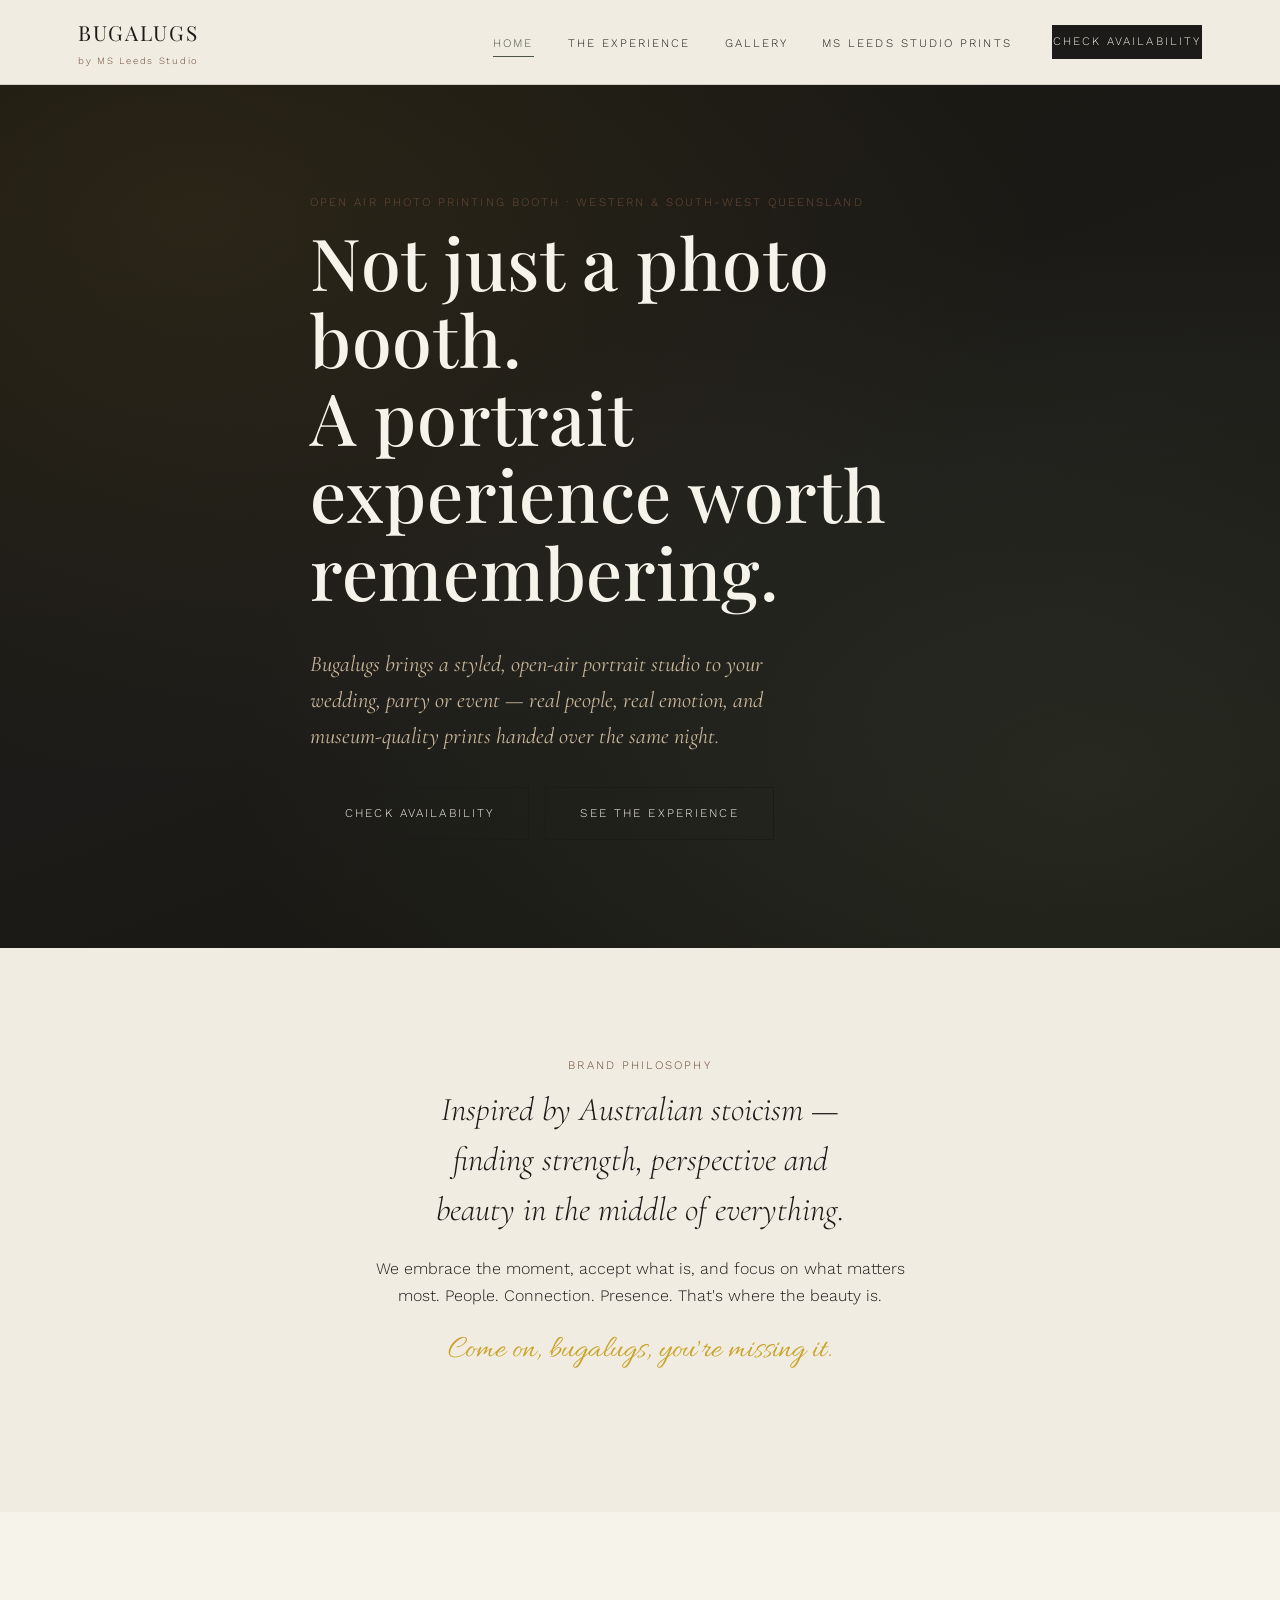
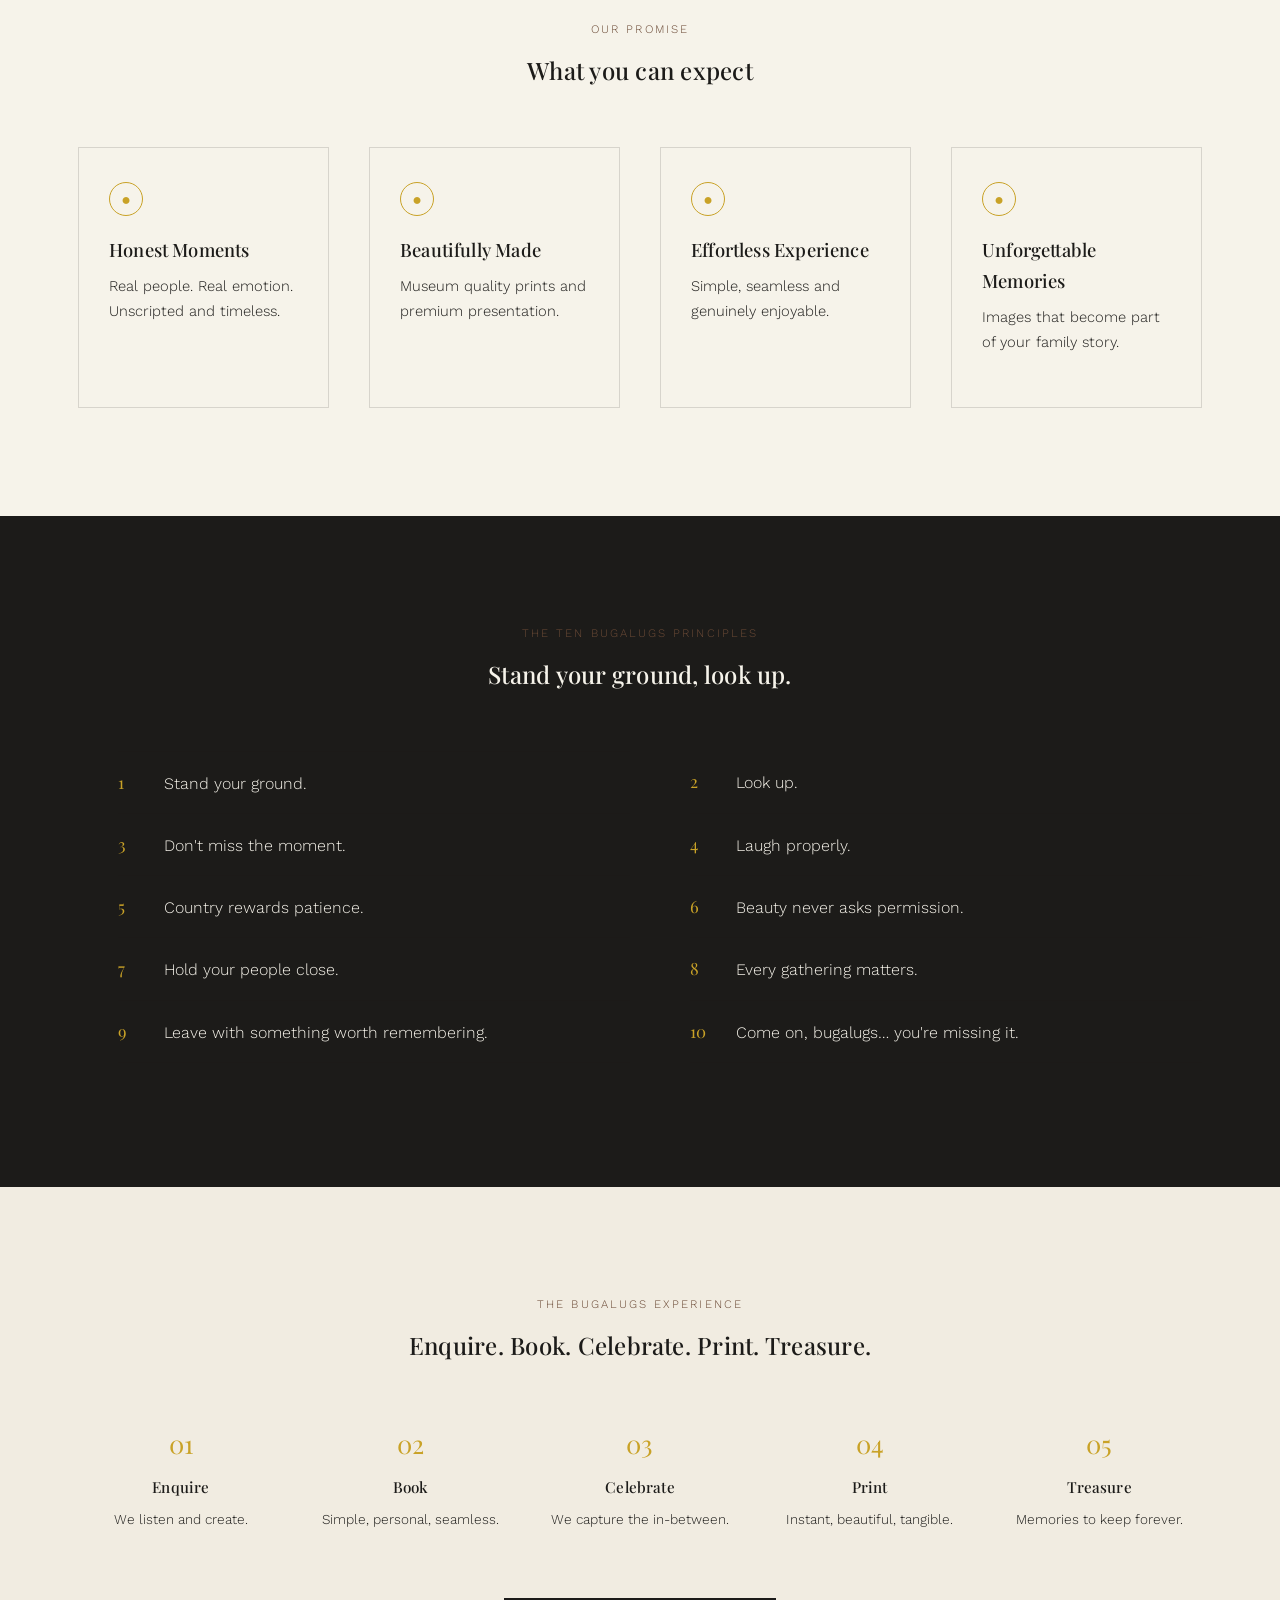
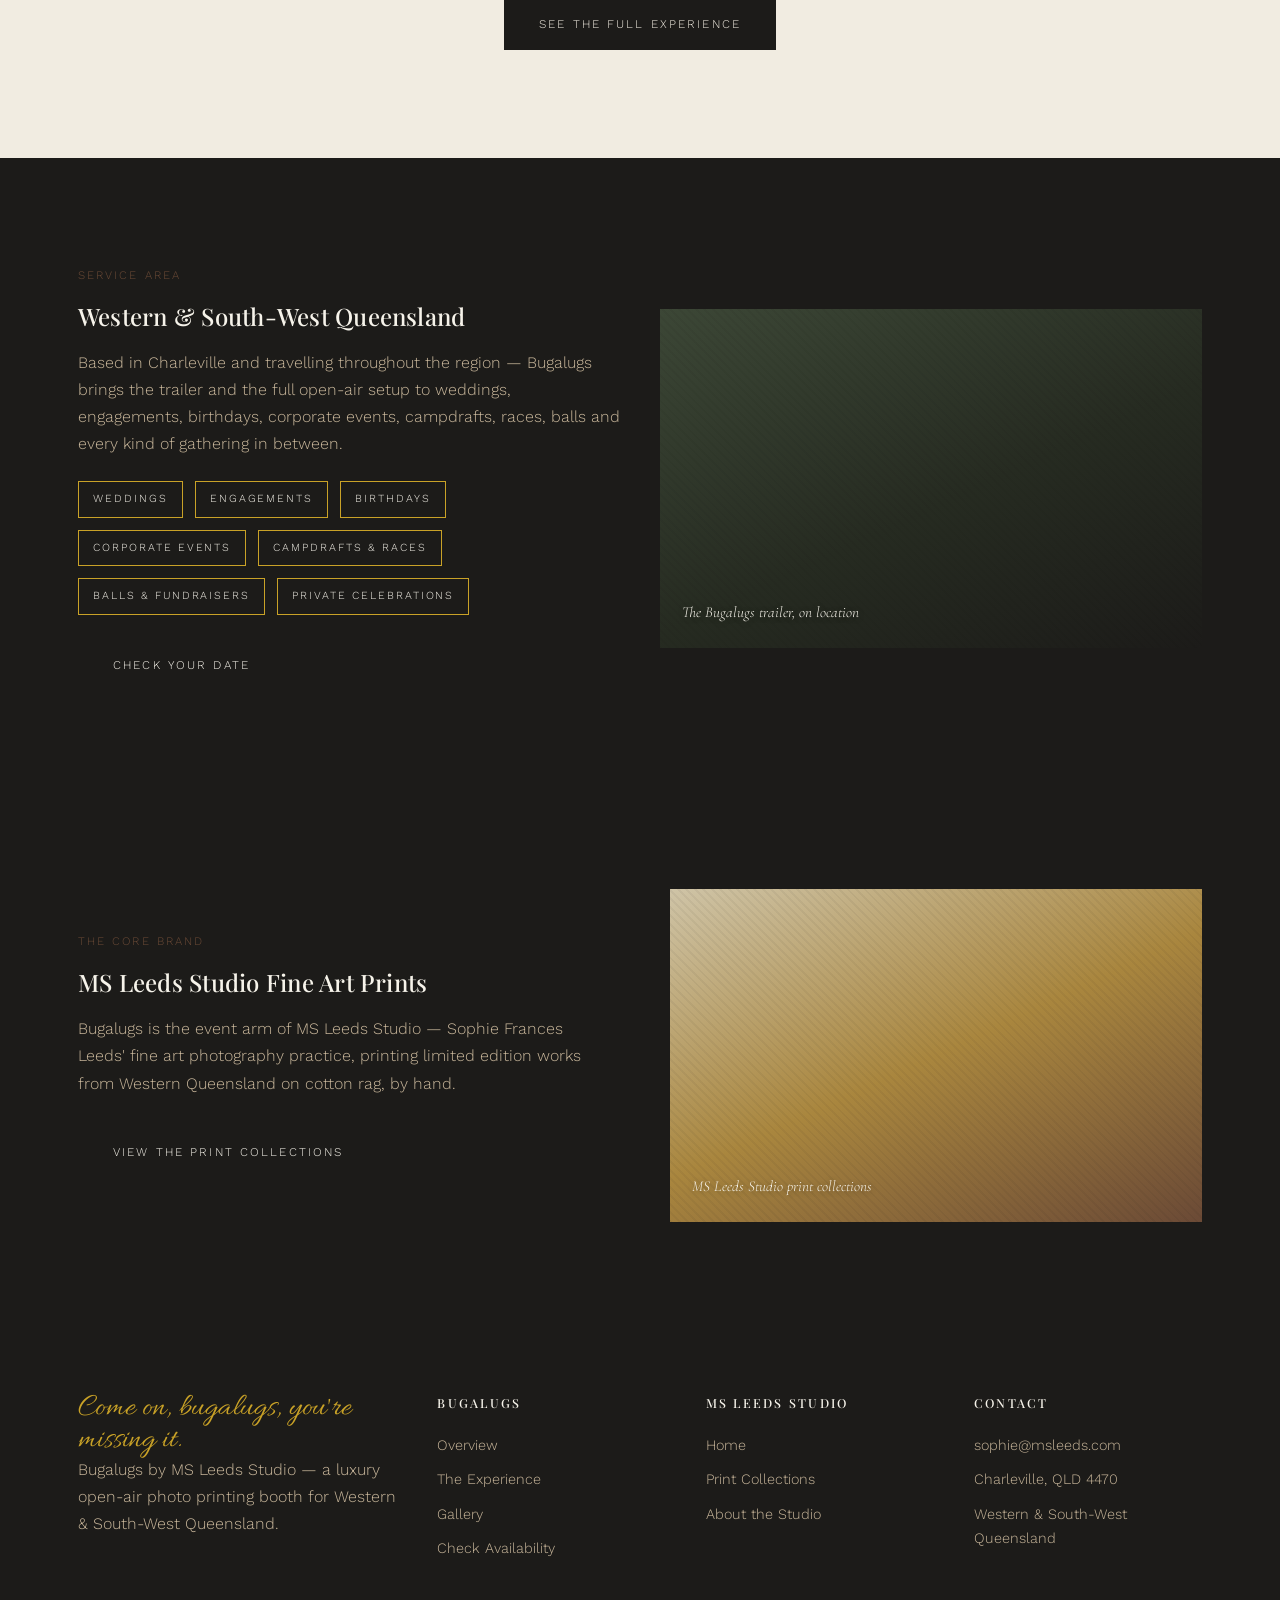
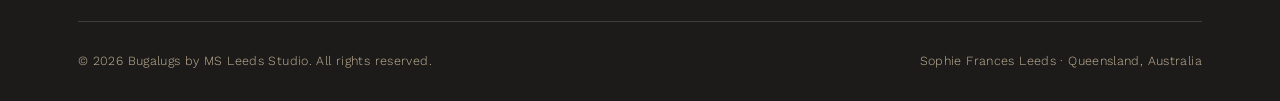
==== bugalugs/index.html @ 44778440 "Build MS Leeds Studio and Bugalugs sub-brand website Static, two-brand site: MS Leeds Studio (fine a" ====
<!doctype html>
<html lang="en-AU">
<head>
<meta charset="UTF-8">
<meta name="viewport" content="width=device-width, initial-scale=1.0">
<title>Bugalugs by MS Leeds Studio — Luxury Open Air Photo Printing Booth</title>
<meta name="description" content="Bugalugs by MS Leeds Studio: a luxury, open-air photo printing booth servicing Western and South-West Queensland for weddings, celebrations and all event types. Come on, bugalugs, you're missing it.">
<link rel="preconnect" href="https://fonts.googleapis.com">
<link href="https://fonts.googleapis.com/css2?family=Playfair+Display:wght@500;600&family=Cormorant+Garamond:ital@1&family=Allura&family=Work+Sans:wght@300;400;500&display=swap" rel="stylesheet">
<link rel="stylesheet" href="../css/style.css">
<link rel="stylesheet" href="../css/bugalugs.css">
</head>
<body class="bugalugs">

<header class="site-header">
  <div class="container">
    <a href="index.html" class="brand-mark">BUGALUGS<small>by MS Leeds Studio</small></a>
    <nav class="main-nav">
      <ul>
        <li><a href="index.html" class="active">Home</a></li>
        <li><a href="experience.html">The Experience</a></li>
        <li><a href="gallery.html">Gallery</a></li>
        <li><a href="../index.html">MS Leeds Studio Prints</a></li>
        <li><a href="booking.html" class="btn btn-solid">Check Availability</a></li>
      </ul>
    </nav>
    <button class="nav-toggle" aria-label="Toggle navigation" aria-expanded="false"><span></span><span></span><span></span></button>
  </div>
</header>

<section class="hero">
  <div class="hero-texture"></div>
  <div class="container">
    <span class="eyebrow on-dark">Open Air Photo Printing Booth · Western &amp; South-West Queensland</span>
    <h1>Not just a photo booth.<br>A portrait experience worth remembering.</h1>
    <p class="lede">Bugalugs brings a styled, open-air portrait studio to your wedding, party or event — real people, real emotion, and museum-quality prints handed over the same night.</p>
    <div class="hero-actions">
      <a href="booking.html" class="btn btn-on-dark">Check Availability</a>
      <a href="experience.html" class="btn btn-on-dark">See The Experience</a>
    </div>
  </div>
</section>

<section class="section-linen">
  <div class="container" style="text-align:center;">
    <span class="eyebrow">Brand Philosophy</span>
    <p class="pull-quote" style="margin:0 auto;max-width:30ch;">Inspired by Australian stoicism — finding strength, perspective and beauty in the middle of everything.</p>
    <p style="max-width:56ch;margin:20px auto 0;">We embrace the moment, accept what is, and focus on what matters most. People. Connection. Presence. That's where the beauty is.</p>
    <p class="script" style="margin-top:24px;">Come on, bugalugs, you're missing it.</p>
  </div>
</section>

<section class="section-paper">
  <div class="container">
    <div class="section-header center">
      <span class="eyebrow">Our Promise</span>
      <h2>What you can expect</h2>
    </div>
    <div class="grid grid-4">
      <div class="card">
        <div class="card-icon">&#9679;</div>
        <h3>Honest Moments</h3>
        <p style="font-size:0.92rem;">Real people. Real emotion. Unscripted and timeless.</p>
      </div>
      <div class="card">
        <div class="card-icon">&#9679;</div>
        <h3>Beautifully Made</h3>
        <p style="font-size:0.92rem;">Museum quality prints and premium presentation.</p>
      </div>
      <div class="card">
        <div class="card-icon">&#9679;</div>
        <h3>Effortless Experience</h3>
        <p style="font-size:0.92rem;">Simple, seamless and genuinely enjoyable.</p>
      </div>
      <div class="card">
        <div class="card-icon">&#9679;</div>
        <h3>Unforgettable Memories</h3>
        <p style="font-size:0.92rem;">Images that become part of your family story.</p>
      </div>
    </div>
  </div>
</section>

<section class="section-dark">
  <div class="container">
    <div class="section-header center on-dark">
      <span class="eyebrow on-dark">The Ten Bugalugs Principles</span>
      <h2 style="color:var(--paper);">Stand your ground, look up.</h2>
    </div>
    <ol class="principles-grid numbered-list on-dark">
      <li><span class="num">1</span><div>Stand your ground.</div></li>
      <li><span class="num">2</span><div>Look up.</div></li>
      <li><span class="num">3</span><div>Don't miss the moment.</div></li>
      <li><span class="num">4</span><div>Laugh properly.</div></li>
      <li><span class="num">5</span><div>Country rewards patience.</div></li>
      <li><span class="num">6</span><div>Beauty never asks permission.</div></li>
      <li><span class="num">7</span><div>Hold your people close.</div></li>
      <li><span class="num">8</span><div>Every gathering matters.</div></li>
      <li><span class="num">9</span><div>Leave with something worth remembering.</div></li>
      <li><span class="num">10</span><div>Come on, bugalugs&hellip; you're missing it.</div></li>
    </ol>
  </div>
</section>

<section class="section-linen">
  <div class="container">
    <div class="section-header center">
      <span class="eyebrow">The Bugalugs Experience</span>
      <h2>Enquire. Book. Celebrate. Print. Treasure.</h2>
    </div>
    <div class="steps">
      <div class="step"><span class="num">01</span><h4 style="font-size:0.95rem;">Enquire</h4><p style="font-size:0.85rem;">We listen and create.</p></div>
      <div class="step"><span class="num">02</span><h4 style="font-size:0.95rem;">Book</h4><p style="font-size:0.85rem;">Simple, personal, seamless.</p></div>
      <div class="step"><span class="num">03</span><h4 style="font-size:0.95rem;">Celebrate</h4><p style="font-size:0.85rem;">We capture the in-between.</p></div>
      <div class="step"><span class="num">04</span><h4 style="font-size:0.95rem;">Print</h4><p style="font-size:0.85rem;">Instant, beautiful, tangible.</p></div>
      <div class="step"><span class="num">05</span><h4 style="font-size:0.95rem;">Treasure</h4><p style="font-size:0.85rem;">Memories to keep forever.</p></div>
    </div>
    <div style="text-align:center;margin-top:50px;">
      <a href="experience.html" class="btn btn-solid">See the Full Experience</a>
    </div>
  </div>
</section>

<section class="section-dark">
  <div class="container grid grid-2" style="align-items:center;">
    <div>
      <span class="eyebrow on-dark">Service Area</span>
      <h2 style="color:var(--paper);">Western &amp; South-West Queensland</h2>
      <p style="color:var(--dust);">Based in Charleville and travelling throughout the region — Bugalugs brings the trailer and the full open-air setup to weddings, engagements, birthdays, corporate events, campdrafts, races, balls and every kind of gathering in between.</p>
      <div class="event-types" style="margin:24px 0;">
        <span class="tag">Weddings</span>
        <span class="tag">Engagements</span>
        <span class="tag">Birthdays</span>
        <span class="tag">Corporate Events</span>
        <span class="tag">Campdrafts &amp; Races</span>
        <span class="tag">Balls &amp; Fundraisers</span>
        <span class="tag">Private Celebrations</span>
      </div>
      <a href="booking.html" class="btn btn-on-dark">Check Your Date</a>
    </div>
    <div class="frame dark wide"><span class="frame-caption">The Bugalugs trailer, on location</span></div>
  </div>
</section>

<section class="subbrand-strip">
  <div class="container grid grid-2">
    <div>
      <span class="eyebrow on-dark">The Core Brand</span>
      <h2 style="color:var(--paper);">MS Leeds Studio Fine Art Prints</h2>
      <p style="color:var(--dust);">Bugalugs is the event arm of MS Leeds Studio — Sophie Frances Leeds' fine art photography practice, printing limited edition works from Western Queensland on cotton rag, by hand.</p>
      <a href="../gallery.html" class="btn btn-on-dark" style="margin-top:10px;">View the Print Collections</a>
    </div>
    <div class="frame wide"><span class="frame-caption">MS Leeds Studio print collections</span></div>
  </div>
</section>

<footer class="site-footer">
  <div class="container">
    <div class="footer-grid">
      <div class="footer-brand">
        <span class="script">Come on, bugalugs, you're missing it.</span>
        <p>Bugalugs by MS Leeds Studio — a luxury open-air photo printing booth for Western &amp; South-West Queensland.</p>
      </div>
      <div>
        <h4>Bugalugs</h4>
        <ul>
          <li><a href="index.html">Overview</a></li>
          <li><a href="experience.html">The Experience</a></li>
          <li><a href="gallery.html">Gallery</a></li>
          <li><a href="booking.html">Check Availability</a></li>
        </ul>
      </div>
      <div>
        <h4>MS Leeds Studio</h4>
        <ul>
          <li><a href="../index.html">Home</a></li>
          <li><a href="../gallery.html">Print Collections</a></li>
          <li><a href="../about.html">About the Studio</a></li>
        </ul>
      </div>
      <div>
        <h4>Contact</h4>
        <ul>
          <li><a href="mailto:sophie@msleeds.com">sophie@msleeds.com</a></li>
          <li>Charleville, QLD 4470</li>
          <li>Western &amp; South-West Queensland</li>
        </ul>
      </div>
    </div>
    <div class="footer-bottom">
      <span>&copy; <span data-year></span> Bugalugs by MS Leeds Studio. All rights reserved.</span>
      <span>Sophie Frances Leeds · Queensland, Australia</span>
    </div>
  </div>
</footer>

<script src="../js/main.js"></script>
</body>
</html>
---- css/style.css ----
/* ==========================================================================
   MS LEEDS STUDIO — Design System
   Blend of Brand Bible Edition 05 directions 1a (Paddock Archive) and
   1b (Collector's Cabinet): charcoal/gold base with one rust accent
   and the Allura tagline script carried through.
   ========================================================================== */

:root {
  /* Core palette — MS LEEDS STUDIO */
  --ink: #2e2b27;              /* Ironbark Ink */
  --charcoal: #232019;         /* Collector's Cabinet ground */
  --linen: #f2ebdd;            /* Bleached Linen */
  --paper: #f6f2e9;            /* Paper White */
  --sand: #cdb593;             /* River Sand */
  --kraft: #c2a075;            /* Kraft */
  --walnut: #a66b45;           /* Walnut Clay */
  --rust: #9c4f2e;             /* Sun-Worn Rust — one accent per view */
  --dust: #c9b79b;             /* Dust */
  --gold: #b98a4e;             /* Stockman's Hat / foil gold */
  --gold-bright: #cfa85f;      /* brighter foil highlight */
  --line: rgba(46, 43, 39, 0.14);
  --line-on-dark: rgba(242, 235, 221, 0.18);

  /* Type */
  --font-display: "Playfair Display", "Times New Roman", serif;
  --font-script: "Allura", cursive;
  --font-lede: "Cormorant Garamond", serif;
  --font-body: "DM Sans", -apple-system, sans-serif;

  --tracking-caps: 0.18em;
  --tracking-wide: 0.08em;

  --container: 1180px;
  --radius: 2px;
}

/* ---- Reset ---- */
* { box-sizing: border-box; }
html { scroll-behavior: smooth; }
body {
  margin: 0;
  background: var(--linen);
  color: var(--ink);
  font-family: var(--font-body);
  font-weight: 300;
  font-size: 16px;
  line-height: 1.7;
  -webkit-font-smoothing: antialiased;
}
img { max-width: 100%; display: block; }
a { color: inherit; text-decoration: none; }
ul { list-style: none; margin: 0; padding: 0; }
h1, h2, h3, h4 {
  font-family: var(--font-display);
  font-weight: 500;
  margin: 0 0 0.5em;
  letter-spacing: 0.01em;
}
p { margin: 0 0 1.2em; }
.container {
  max-width: var(--container);
  margin: 0 auto;
  padding: 0 28px;
}

/* ---- Utility type styles ---- */
.eyebrow {
  font-family: var(--font-body);
  font-size: 0.72rem;
  letter-spacing: var(--tracking-caps);
  text-transform: uppercase;
  color: var(--walnut);
  display: block;
  margin-bottom: 0.9em;
}
.eyebrow.on-dark { color: var(--gold-bright); }
.script {
  font-family: var(--font-script);
  font-size: 2rem;
  font-weight: 400;
  color: var(--rust);
  line-height: 1;
}
.script.on-dark { color: var(--gold-bright); }
.lede {
  font-family: var(--font-lede);
  font-style: italic;
  font-size: 1.4rem;
  line-height: 1.6;
  font-weight: 400;
}
.spaced-caps {
  text-transform: uppercase;
  letter-spacing: var(--tracking-caps);
}
.rule {
  width: 48px;
  height: 1px;
  background: var(--rust);
  border: none;
  margin: 1.4em 0;
}
.rule.center { margin-left: auto; margin-right: auto; }
.rule.on-dark { background: var(--gold); }

/* ---- Buttons ---- */
.btn {
  display: inline-block;
  padding: 15px 34px;
  font-family: var(--font-body);
  font-size: 0.74rem;
  letter-spacing: var(--tracking-caps);
  text-transform: uppercase;
  border: 1px solid var(--ink);
  color: var(--ink);
  background: transparent;
  transition: background 0.25s ease, color 0.25s ease, border-color 0.25s ease;
  cursor: pointer;
}
.btn:hover { background: var(--ink); color: var(--linen); }
.btn-solid {
  background: var(--ink);
  color: var(--linen);
  border-color: var(--ink);
}
.btn-solid:hover { background: var(--rust); border-color: var(--rust); color: var(--paper); }
.btn-on-dark { border-color: var(--gold-bright); color: var(--paper); }
.btn-on-dark:hover { background: var(--gold); border-color: var(--gold); color: var(--charcoal); }

/* ---- Header / Nav ---- */
.site-header {
  position: sticky;
  top: 0;
  z-index: 100;
  /* Solid (not translucent+blurred) background: backdrop-filter would create a
     new containing block for the fixed-position mobile nav panel below,
     collapsing it to the header's own height instead of the full viewport. */
  background: var(--linen);
  border-bottom: 1px solid var(--line);
}
.site-header .container {
  display: flex;
  align-items: center;
  justify-content: space-between;
  height: 84px;
}
.brand-mark {
  font-family: var(--font-display);
  font-size: 1.3rem;
  letter-spacing: var(--tracking-wide);
}
.brand-mark small {
  display: block;
  font-family: var(--font-body);
  font-size: 0.6rem;
  letter-spacing: var(--tracking-caps);
  color: var(--walnut);
  margin-top: 3px;
}
.main-nav ul { display: flex; gap: 34px; align-items: center; }
.main-nav a {
  font-size: 0.72rem;
  letter-spacing: var(--tracking-caps);
  text-transform: uppercase;
  padding: 6px 0;
  border-bottom: 1px solid transparent;
  transition: border-color 0.2s ease, color 0.2s ease;
}
.main-nav a:hover, .main-nav a.active { border-color: var(--rust); color: var(--rust); }
.main-nav .btn { margin-left: 6px; }
.nav-toggle {
  display: none;
  background: none;
  border: none;
  cursor: pointer;
  padding: 8px;
}
.nav-toggle span {
  display: block;
  width: 24px;
  height: 1px;
  background: var(--ink);
  margin: 6px 0;
}

/* ---- Hero ---- */
.hero {
  min-height: 88vh;
  display: flex;
  align-items: center;
  position: relative;
  background: var(--charcoal);
  color: var(--paper);
  overflow: hidden;
}
.hero-texture {
  position: absolute;
  inset: 0;
  background:
    radial-gradient(ellipse at 20% 20%, rgba(185,138,78,0.10), transparent 55%),
    radial-gradient(ellipse at 80% 75%, rgba(156,79,46,0.14), transparent 55%),
    linear-gradient(160deg, #201d18 0%, #2a261f 55%, #201d18 100%);
}
.hero .container { position: relative; z-index: 2; }
.hero h1 {
  font-size: clamp(2.6rem, 5.6vw, 4.6rem);
  color: var(--paper);
  max-width: 15ch;
  line-height: 1.08;
}
.hero p.lede { max-width: 46ch; color: var(--dust); }
.hero-actions { display: flex; gap: 16px; margin-top: 34px; flex-wrap: wrap; }

/* ---- Sections ---- */
section { padding: 108px 0; }
.section-tight { padding: 72px 0; }
.section-dark { background: var(--charcoal); color: var(--paper); }
.section-linen { background: var(--linen); }
.section-paper { background: var(--paper); }
.section-header { max-width: 640px; margin-bottom: 56px; }
.section-header.center { margin-left: auto; margin-right: auto; text-align: center; }
.section-dark .eyebrow { color: var(--gold-bright); }
.section-dark h2 { color: var(--paper); }

/* ---- Grids ---- */
.grid {
  display: grid;
  gap: 40px;
}
.grid-2 { grid-template-columns: repeat(2, 1fr); }
.grid-3 { grid-template-columns: repeat(3, 1fr); }
.grid-4 { grid-template-columns: repeat(4, 1fr); }

/* ---- Frame placeholder (for photography not yet supplied) ---- */
.frame {
  position: relative;
  width: 100%;
  aspect-ratio: 4 / 5;
  background: linear-gradient(155deg, #d9cbb1 0%, #c2a075 45%, #a66b45 100%);
  display: flex;
  align-items: flex-end;
  padding: 22px;
  overflow: hidden;
}
.frame::before {
  content: "";
  position: absolute;
  inset: 0;
  background-image:
    repeating-linear-gradient(45deg, rgba(46,43,39,0.05) 0 2px, transparent 2px 6px);
  mix-blend-mode: multiply;
}
.frame.wide { aspect-ratio: 16 / 10; }
.frame.square { aspect-ratio: 1 / 1; }
.frame.tall { aspect-ratio: 3 / 4; }
.frame.dark {
  background: linear-gradient(155deg, #3a352b 0%, #2b2823 55%, #1c1b19 100%);
}
.frame-caption {
  position: relative;
  z-index: 2;
  font-family: var(--font-lede);
  font-style: italic;
  font-size: 0.95rem;
  color: var(--paper);
  text-shadow: 0 1px 6px rgba(0,0,0,0.35);
}

/* ---- Cards ---- */
.card {
  border: 1px solid var(--line);
  padding: 34px 30px;
  background: var(--paper);
}
.card h3 { font-size: 1.15rem; }
.card-icon {
  width: 34px; height: 34px;
  border: 1px solid var(--rust);
  border-radius: 50%;
  display: flex; align-items: center; justify-content: center;
  margin-bottom: 18px;
  color: var(--rust);
  font-family: var(--font-display);
}

/* ---- Numbered list (principles etc.) ---- */
.numbered-list li {
  display: flex;
  gap: 18px;
  padding: 16px 0;
  border-bottom: 1px solid var(--line);
  align-items: baseline;
}
.numbered-list li:first-child { border-top: 1px solid var(--line); }
.numbered-list .num {
  font-family: var(--font-display);
  color: var(--rust);
  font-size: 1.05rem;
  width: 28px;
  flex-shrink: 0;
}
.on-dark .numbered-list li { border-color: var(--line-on-dark); }

/* ---- Quote block ---- */
.pull-quote {
  font-family: var(--font-lede);
  font-style: italic;
  font-size: clamp(1.5rem, 2.6vw, 2.1rem);
  line-height: 1.5;
  max-width: 22ch;
}

/* ---- Steps ---- */
.steps { display: grid; grid-template-columns: repeat(5, 1fr); gap: 24px; }
.step { text-align: center; }
.step .num {
  font-family: var(--font-display);
  font-size: 1.6rem;
  color: var(--gold-bright);
  display: block;
  margin-bottom: 10px;
}

/* ---- Gallery masonry-ish ---- */
.gallery-grid {
  display: grid;
  grid-template-columns: repeat(3, 1fr);
  gap: 22px;
}

/* ---- Form ---- */
.form-wrap { max-width: 640px; }
.field { margin-bottom: 22px; }
.field label {
  display: block;
  font-size: 0.7rem;
  letter-spacing: var(--tracking-caps);
  text-transform: uppercase;
  margin-bottom: 8px;
  color: var(--walnut);
}
.on-dark .field label { color: var(--gold-bright); }
.field input,
.field select,
.field textarea {
  width: 100%;
  padding: 13px 14px;
  background: var(--paper);
  border: 1px solid var(--line);
  font-family: var(--font-body);
  font-size: 0.95rem;
  color: var(--ink);
}
.on-dark .field input,
.on-dark .field select,
.on-dark .field textarea {
  background: rgba(246,242,233,0.06);
  border-color: var(--line-on-dark);
  color: var(--paper);
}
.field textarea { min-height: 130px; resize: vertical; }
.field-row { display: grid; grid-template-columns: 1fr 1fr; gap: 20px; }
.form-note { font-size: 0.85rem; color: var(--walnut); margin-top: 18px; }
.on-dark .form-note { color: var(--dust); }
.form-success {
  display: none;
  padding: 22px;
  border: 1px solid var(--rust);
  background: rgba(156,79,46,0.06);
  margin-top: 20px;
}
.form-success.visible { display: block; }

/* ---- Footer ---- */
.site-footer {
  background: var(--charcoal);
  color: var(--dust);
  padding: 80px 0 30px;
}
.footer-grid {
  display: grid;
  grid-template-columns: 1.4fr 1fr 1fr 1fr;
  gap: 40px;
  padding-bottom: 50px;
  border-bottom: 1px solid var(--line-on-dark);
}
.footer-grid h4 {
  color: var(--paper);
  font-size: 0.78rem;
  letter-spacing: var(--tracking-caps);
  text-transform: uppercase;
  margin-bottom: 20px;
}
.footer-grid ul li { margin-bottom: 10px; font-size: 0.9rem; }
.footer-grid ul a:hover { color: var(--gold-bright); }
.footer-brand .script { margin-bottom: 14px; }
.footer-bottom {
  display: flex;
  justify-content: space-between;
  align-items: center;
  padding-top: 28px;
  font-size: 0.78rem;
  letter-spacing: 0.03em;
  flex-wrap: wrap;
  gap: 10px;
}
.footer-bottom a:hover { color: var(--gold-bright); }

/* ---- Badges / tags ---- */
.tag-row { display: flex; flex-wrap: wrap; gap: 10px; }
.tag {
  font-size: 0.68rem;
  letter-spacing: var(--tracking-caps);
  text-transform: uppercase;
  padding: 8px 14px;
  border: 1px solid var(--line);
}
.on-dark .tag { border-color: var(--line-on-dark); }

/* ---- Sub-brand strip (cross-promo) ---- */
.subbrand-strip {
  background: var(--ink);
  color: var(--paper);
  padding: 90px 0;
}
.subbrand-strip .grid-2 { align-items: center; gap: 60px; }

/* ---- Responsive ---- */
@media (max-width: 980px) {
  .grid-3, .grid-4 { grid-template-columns: repeat(2, 1fr); }
  .footer-grid { grid-template-columns: 1fr 1fr; }
  .steps { grid-template-columns: repeat(3, 1fr); }
  .gallery-grid { grid-template-columns: repeat(2, 1fr); }
}
@media (max-width: 760px) {
  .main-nav { position: fixed; inset: 84px 0 0 0; background: var(--linen); padding: 30px 28px; transform: translateX(100%); transition: transform 0.3s ease; overflow-y: auto; }
  .main-nav.open { transform: translateX(0); }
  .main-nav ul { flex-direction: column; align-items: flex-start; gap: 22px; }
  .nav-toggle { display: block; }
  .grid-2, .grid-3, .grid-4 { grid-template-columns: 1fr; }
  .field-row { grid-template-columns: 1fr; }
  .footer-grid { grid-template-columns: 1fr; }
  .steps { grid-template-columns: 1fr 1fr; }
  .gallery-grid { grid-template-columns: 1fr 1fr; }
  section { padding: 72px 0; }
  .subbrand-strip .grid-2 { gap: 34px; }
}
---- css/bugalugs.css ----
/* ==========================================================================
   BUGALUGS BY MS LEEDS STUDIO — Sub-brand overrides
   Palette: Mulga, Wattle Charcoal, Bone, Dust, Weathered Brass, Gum Bark.
   Type: Playfair Display headings / Work Sans body (sub for Neue Haas Grotesk).
   Loads after style.css and overrides the CSS custom properties + a few
   sub-brand-specific components (props grid, principles list, uniform block).
   ========================================================================== */

body.bugalugs {
  --ink: #1c1b19;              /* Wattle Charcoal */
  --charcoal: #1c1b19;
  --linen: #f1ece1;            /* Bone */
  --paper: #f6f3ea;
  --sand: #c9b79b;             /* Dust */
  --kraft: #a9863e;            /* Weathered Brass */
  --walnut: #6b4a36;           /* Gum Bark */
  --rust: #4b5642;             /* Mulga (used as the accent role) */
  --dust: #c9b79b;
  --gold: #a9863e;
  --gold-bright: #c9a227;
  --line: rgba(28, 27, 25, 0.14);
  --line-on-dark: rgba(241, 236, 225, 0.16);
  --font-body: "Work Sans", -apple-system, sans-serif;
  background: var(--linen);
}

body.bugalugs .script { color: var(--gold-bright); }
body.bugalugs .eyebrow { color: var(--walnut); }
body.bugalugs .hero-texture {
  background:
    radial-gradient(ellipse at 15% 15%, rgba(169,134,62,0.12), transparent 55%),
    radial-gradient(ellipse at 85% 80%, rgba(75,86,66,0.28), transparent 55%),
    linear-gradient(160deg, #17160f 0%, #1c1b19 55%, #17160f 100%);
}
body.bugalugs .card-icon,
body.bugalugs .numbered-list .num { color: var(--gold-bright); }
body.bugalugs .rule { background: var(--gold-bright); }
body.bugalugs .frame {
  background: linear-gradient(155deg, #cfc4a7 0%, #a9863e 50%, #6b4a36 100%);
}
body.bugalugs .frame.dark {
  background: linear-gradient(155deg, #3c4736 0%, #262b21 55%, #1c1b19 100%);
}
body.bugalugs .btn { border-color: var(--ink); }
body.bugalugs .btn:hover { background: var(--ink); color: var(--linen); }
body.bugalugs .btn-solid { background: var(--ink); border-color: var(--ink); }
body.bugalugs .btn-solid:hover { background: var(--gold-bright); border-color: var(--gold-bright); color: var(--ink); }
body.bugalugs .step .num { color: var(--gold-bright); }
body.bugalugs .card-icon { border-color: var(--gold-bright); color: var(--gold-bright); }

/* ---- Principles list (two-column numbered) ---- */
.principles-grid {
  display: grid;
  grid-template-columns: 1fr 1fr;
  gap: 0 60px;
}

/* ---- Props category grid ---- */
.props-grid {
  display: grid;
  grid-template-columns: repeat(3, 1fr);
  gap: 22px;
}
.props-card { text-align: center; }
.props-card .frame { margin-bottom: 16px; }
.props-card h4 {
  font-family: var(--font-display);
  font-size: 1rem;
  letter-spacing: 0.02em;
}

/* ---- Service area list ---- */
.area-list { display: grid; grid-template-columns: repeat(3, 1fr); gap: 10px 30px; }
.area-list li {
  padding: 10px 0;
  border-bottom: 1px solid var(--line-on-dark);
  font-size: 0.92rem;
}

/* ---- Event type tags ---- */
.event-types { display: flex; flex-wrap: wrap; gap: 12px; }
.event-types .tag { border-color: var(--gold-bright); color: var(--paper); }

@media (max-width: 760px) {
  .principles-grid { grid-template-columns: 1fr; }
  .props-grid { grid-template-columns: 1fr 1fr; }
  .area-list { grid-template-columns: 1fr 1fr; }
}
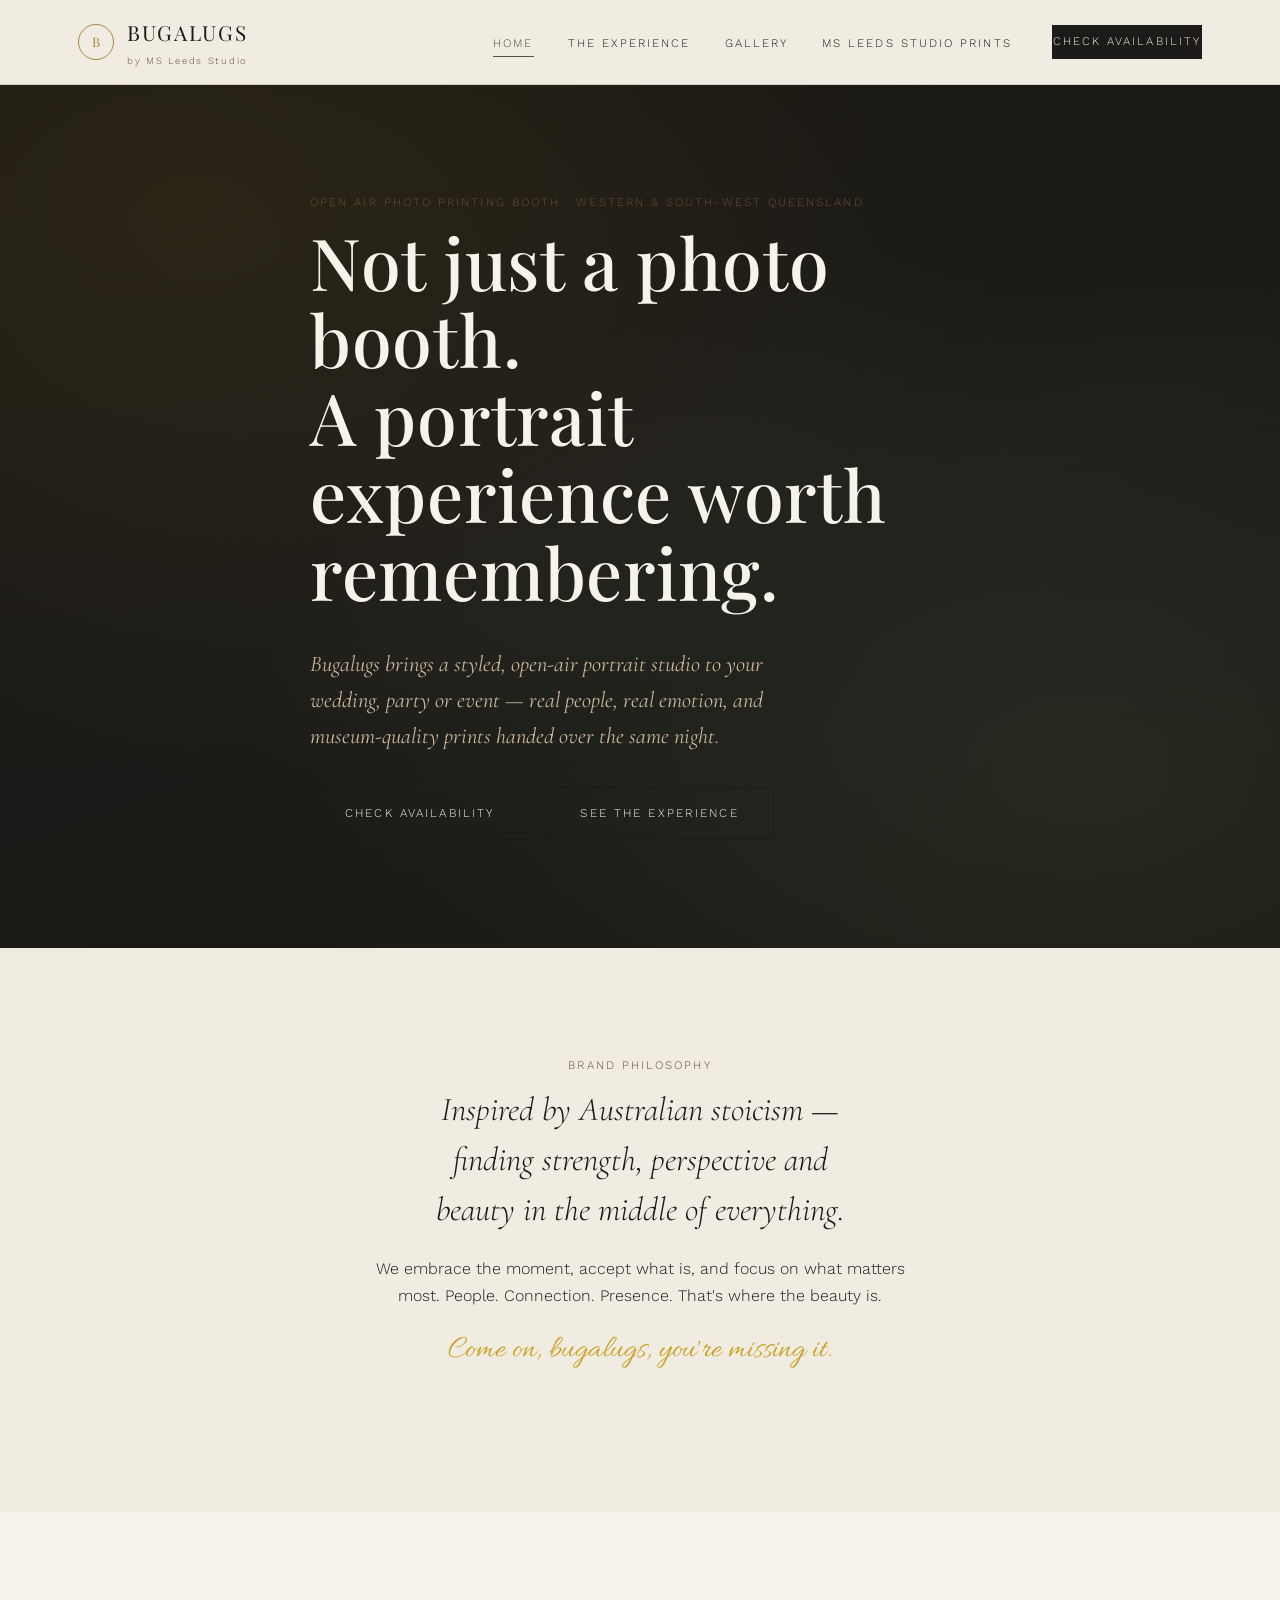
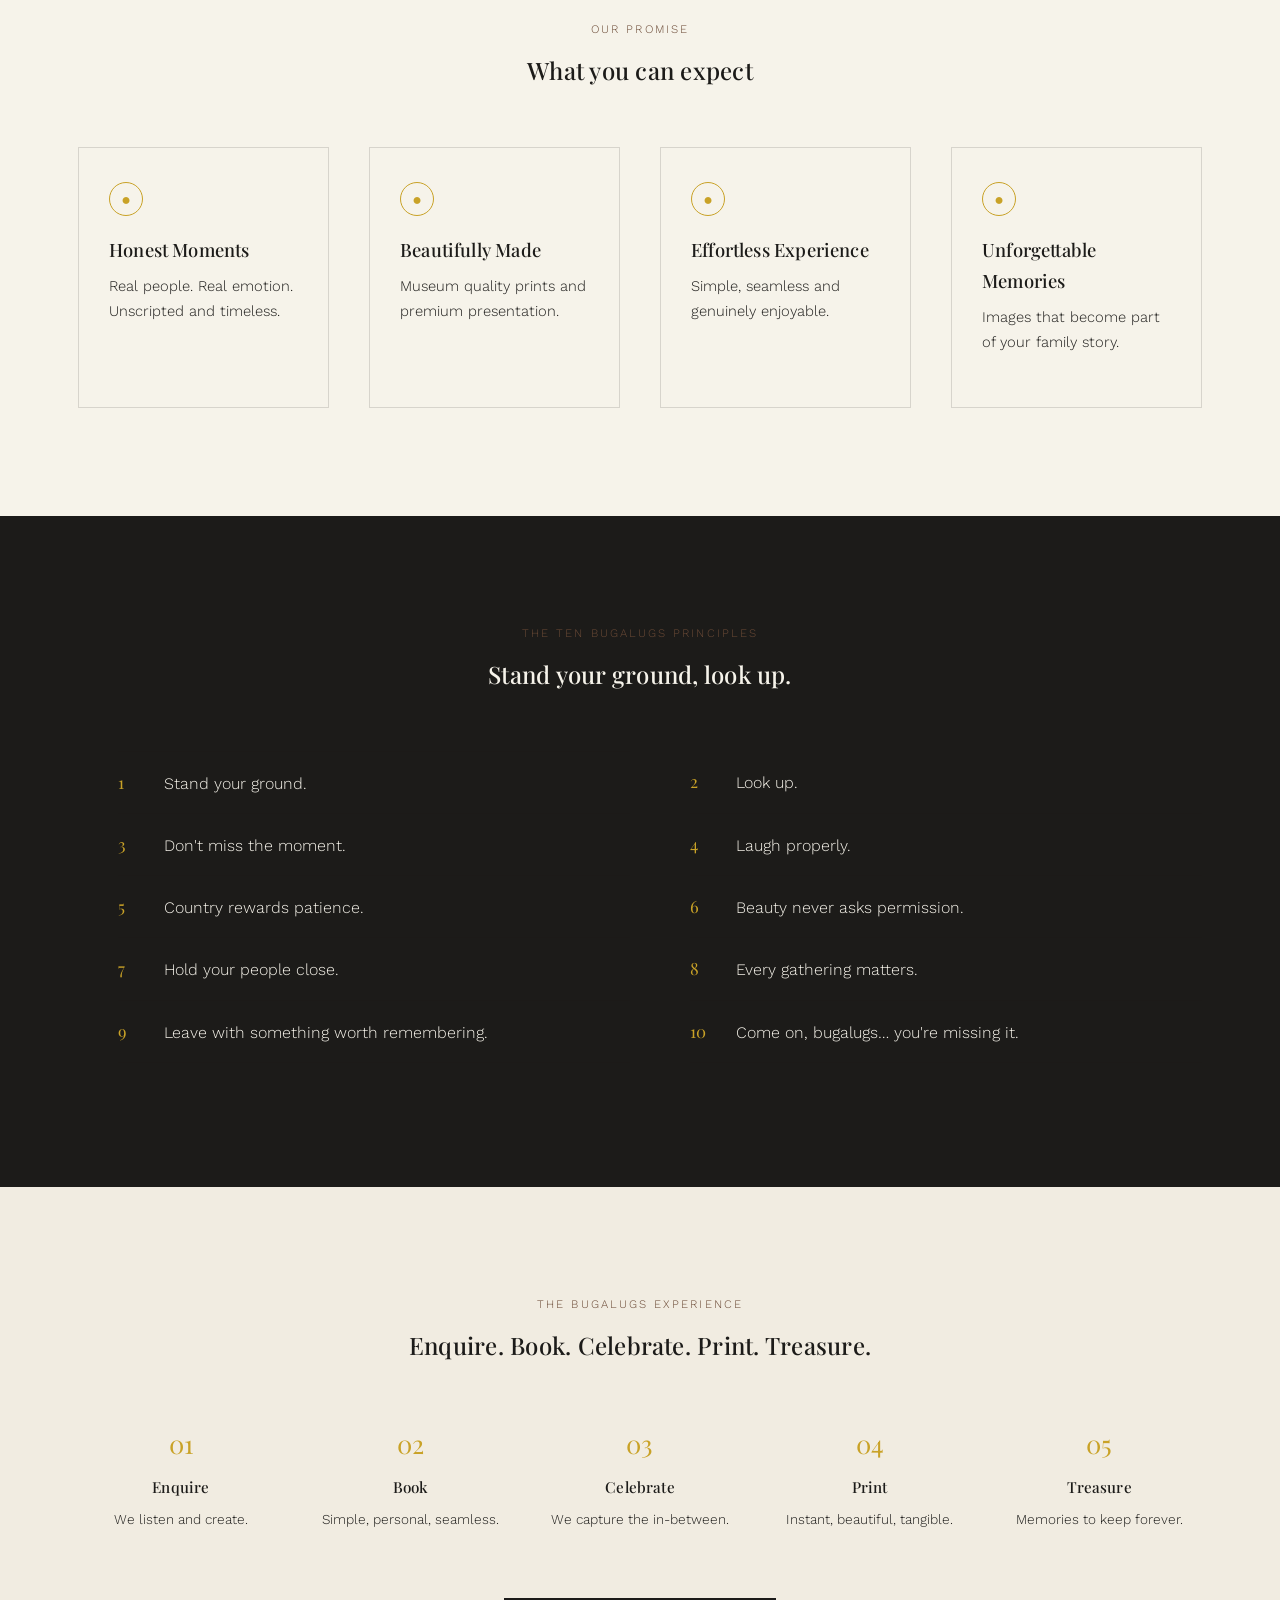
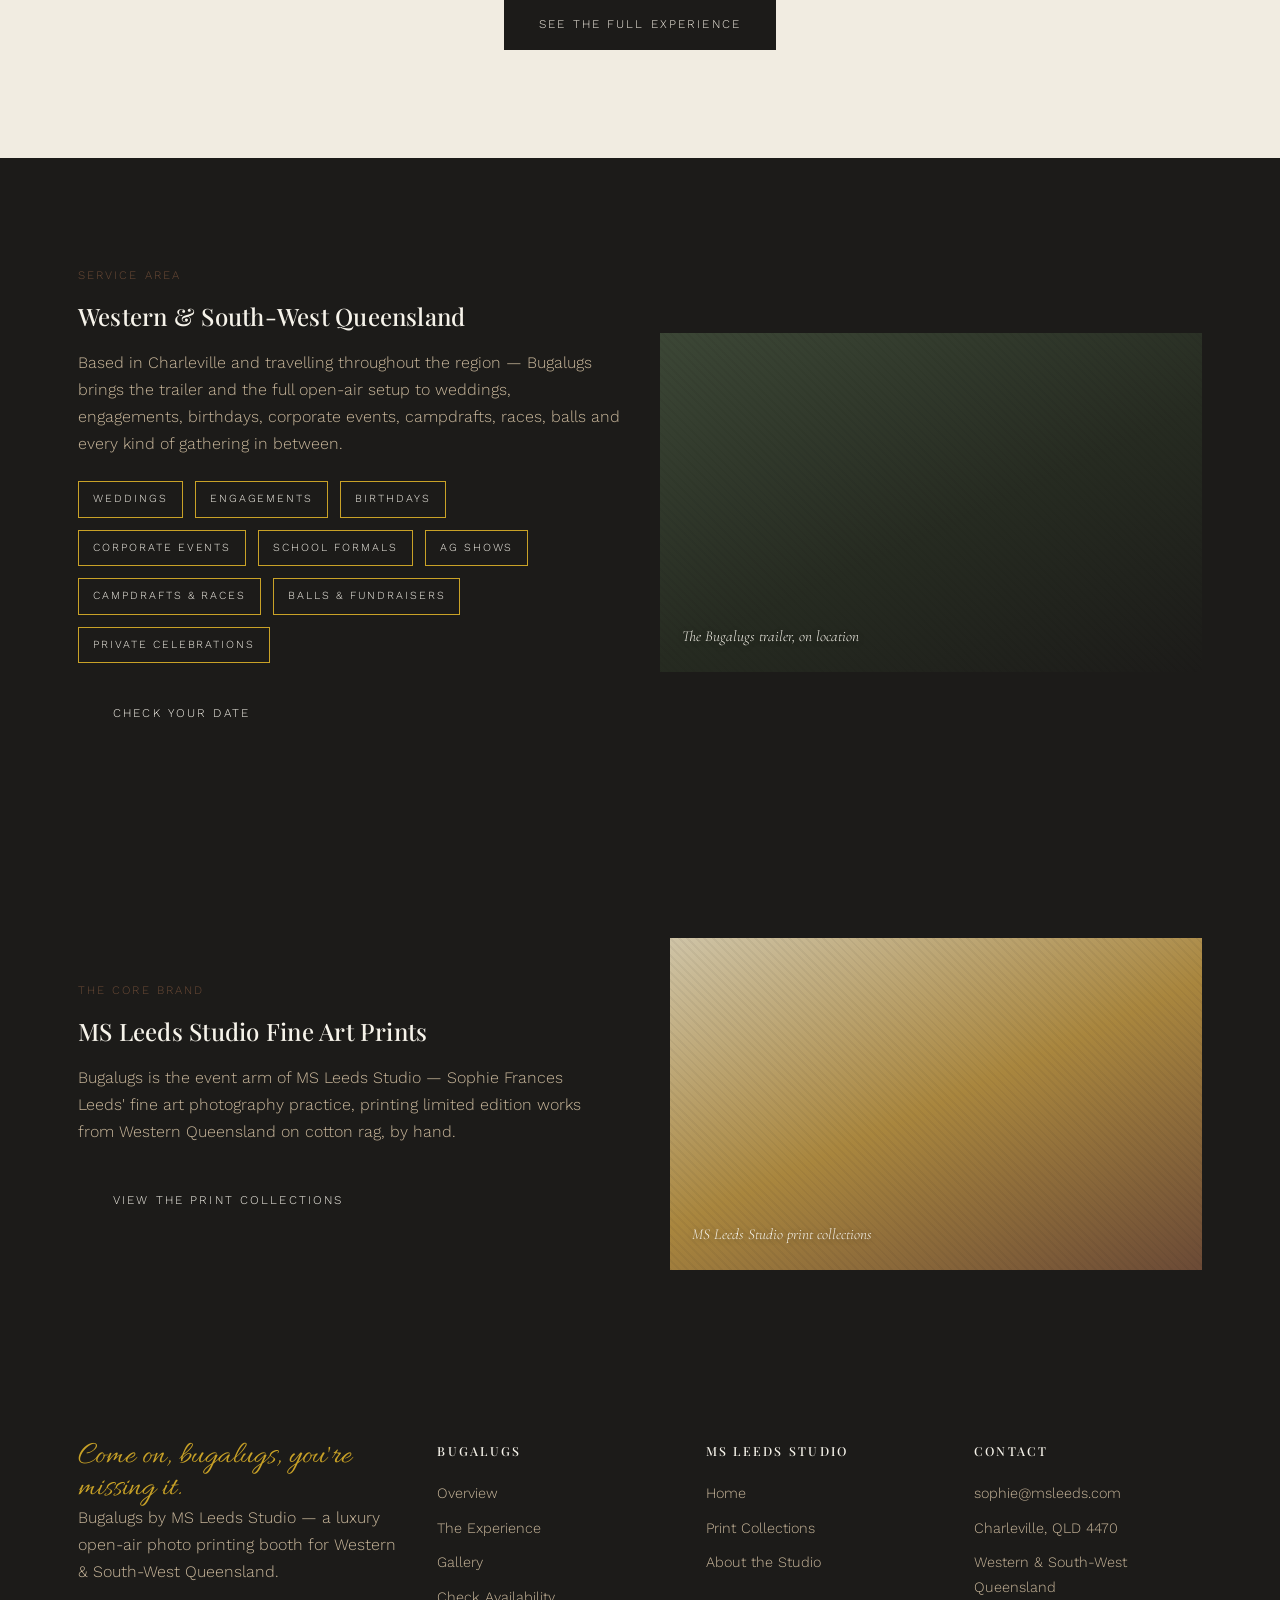
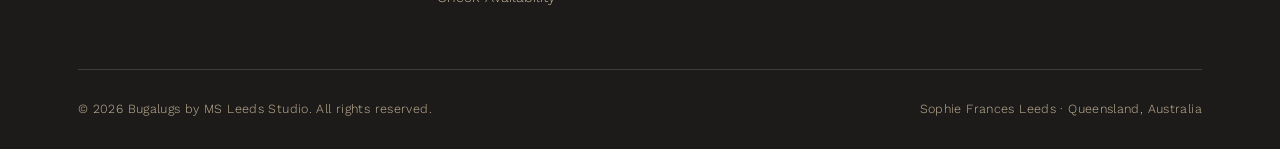
==== commit eb67fea9: "Add MS/B monogram badges and School Formals & Ag Shows event types Pulls in the parts of the newly s" ====
--- a/bugalugs/index.html
+++ b/bugalugs/index.html
@@ -4,6 +4,7 @@
 <meta charset="UTF-8">
 <meta name="viewport" content="width=device-width, initial-scale=1.0">
 <title>Bugalugs by MS Leeds Studio — Luxury Open Air Photo Printing Booth</title>
+<link rel="icon" type="image/svg+xml" href="data:image/svg+xml,%3Csvg xmlns='http://www.w3.org/2000/svg' viewBox='0 0 64 64'%3E%3Ccircle cx='32' cy='32' r='31' fill='%231c1b19'/%3E%3Ctext x='32' y='42' font-family='Georgia,serif' font-size='28' fill='%23c9a227' text-anchor='middle'%3EB%3C/text%3E%3C/svg%3E">
 <meta name="description" content="Bugalugs by MS Leeds Studio: a luxury, open-air photo printing booth servicing Western and South-West Queensland for weddings, celebrations and all event types. Come on, bugalugs, you're missing it.">
 <link rel="preconnect" href="https://fonts.googleapis.com">
 <link href="https://fonts.googleapis.com/css2?family=Playfair+Display:wght@500;600&family=Cormorant+Garamond:ital@1&family=Allura&family=Work+Sans:wght@300;400;500&display=swap" rel="stylesheet">
@@ -14,7 +15,7 @@
 
 <header class="site-header">
   <div class="container">
-    <a href="index.html" class="brand-mark">BUGALUGS<small>by MS Leeds Studio</small></a>
+    <a href="index.html" class="brand-mark"><span class="monogram" aria-hidden="true">B</span><span>BUGALUGS<small>by MS Leeds Studio</small></span></a>
     <nav class="main-nav">
       <ul>
         <li><a href="index.html" class="active">Home</a></li>
@@ -132,6 +133,8 @@
         <span class="tag">Engagements</span>
         <span class="tag">Birthdays</span>
         <span class="tag">Corporate Events</span>
+        <span class="tag">School Formals</span>
+        <span class="tag">Ag Shows</span>
         <span class="tag">Campdrafts &amp; Races</span>
         <span class="tag">Balls &amp; Fundraisers</span>
         <span class="tag">Private Celebrations</span>
--- a/css/style.css
+++ b/css/style.css
@@ -145,6 +145,9 @@
   height: 84px;
 }
 .brand-mark {
+  display: flex;
+  align-items: center;
+  gap: 13px;
   font-family: var(--font-display);
   font-size: 1.3rem;
   letter-spacing: var(--tracking-wide);
@@ -156,6 +159,20 @@
   letter-spacing: var(--tracking-caps);
   color: var(--walnut);
   margin-top: 3px;
+}
+.monogram {
+  flex-shrink: 0;
+  width: 36px;
+  height: 36px;
+  border-radius: 50%;
+  border: 1px solid var(--gold);
+  display: flex;
+  align-items: center;
+  justify-content: center;
+  font-family: var(--font-display);
+  font-size: 0.82rem;
+  letter-spacing: 0.03em;
+  color: var(--gold);
 }
 .main-nav ul { display: flex; gap: 34px; align-items: center; }
 .main-nav a {
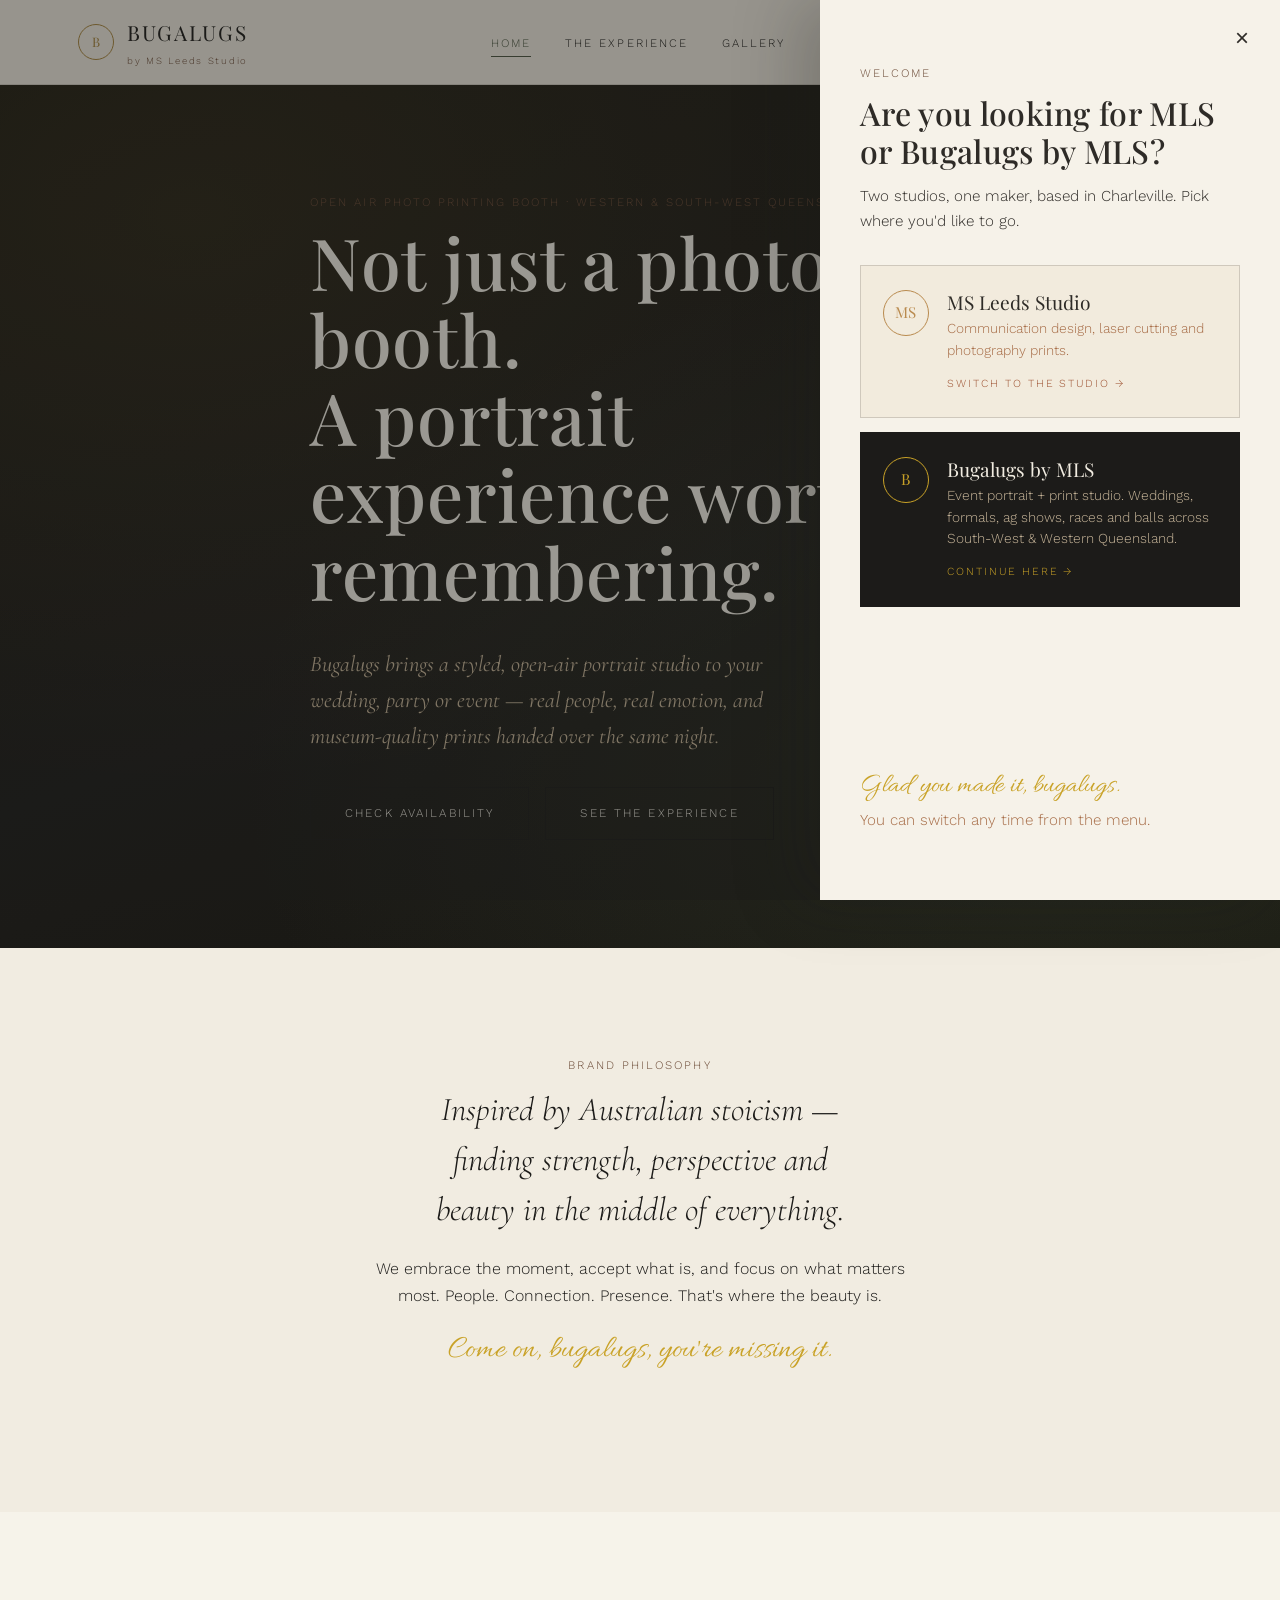
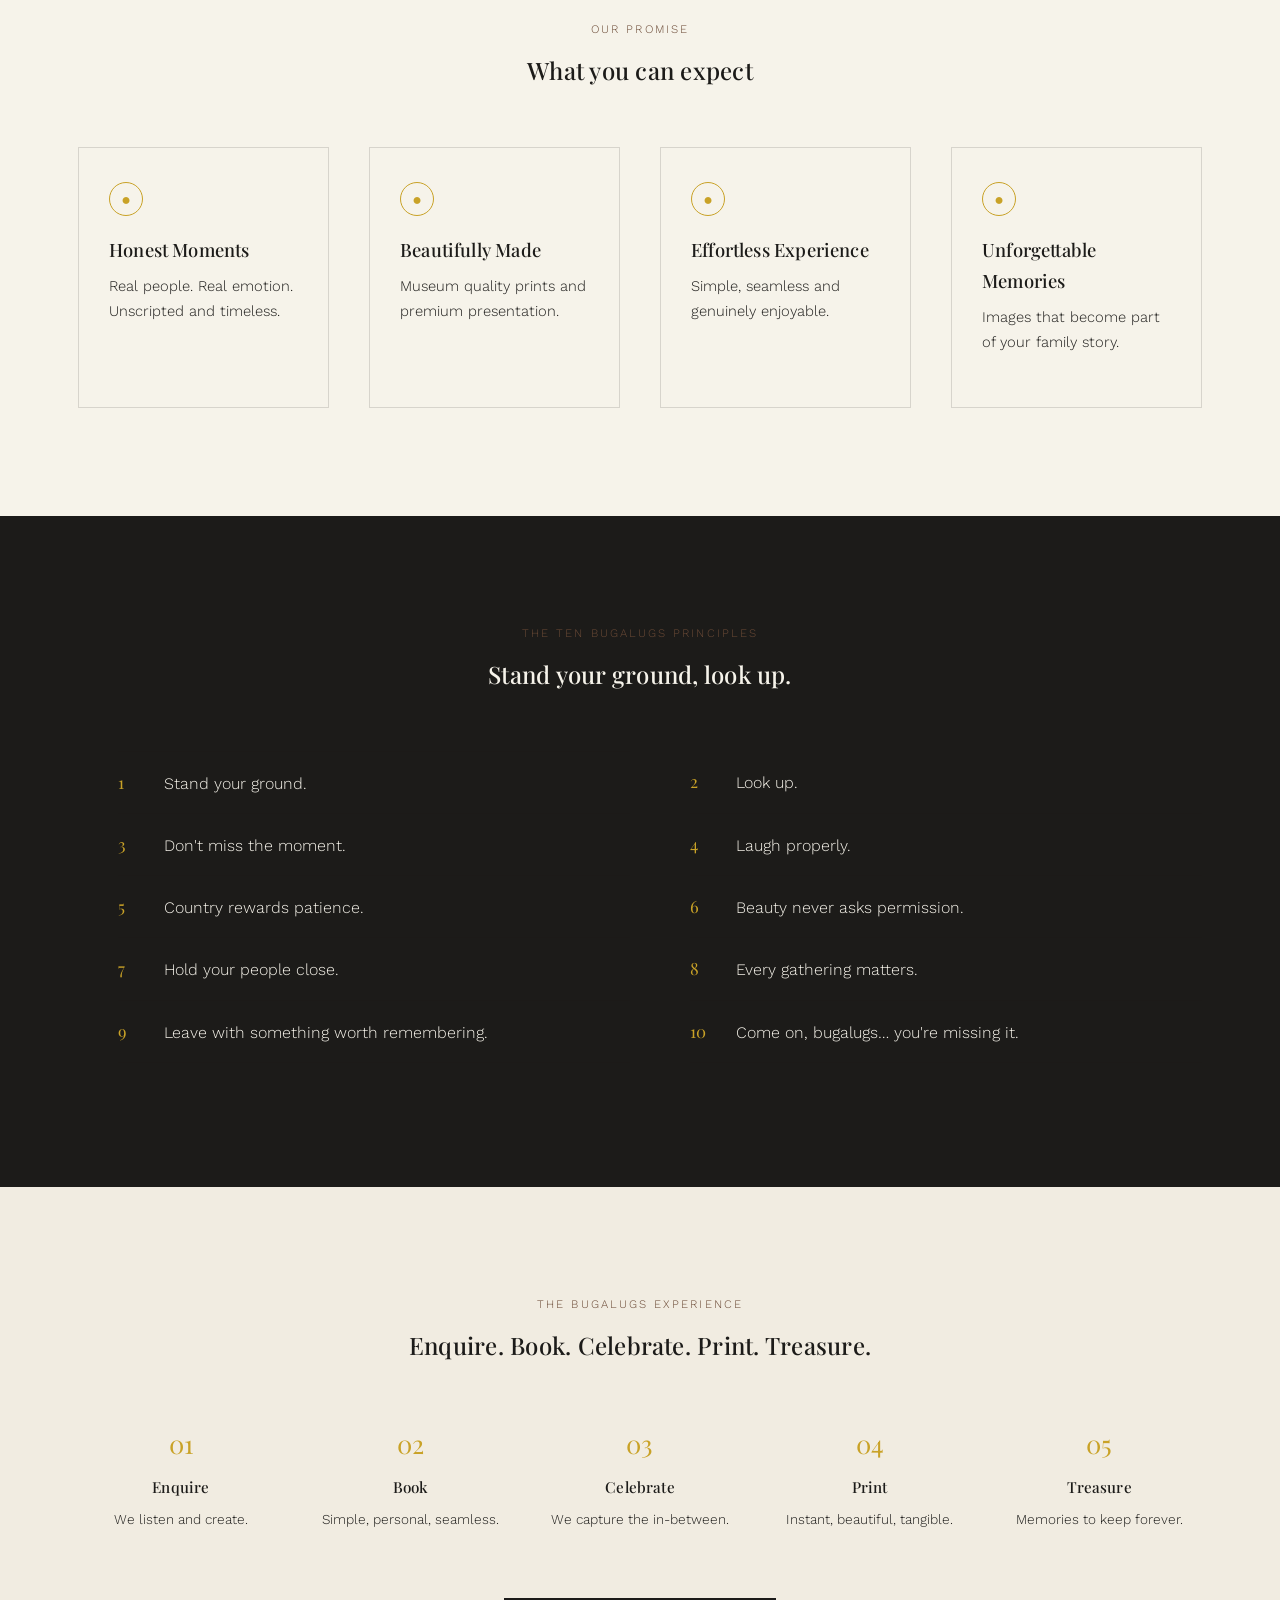
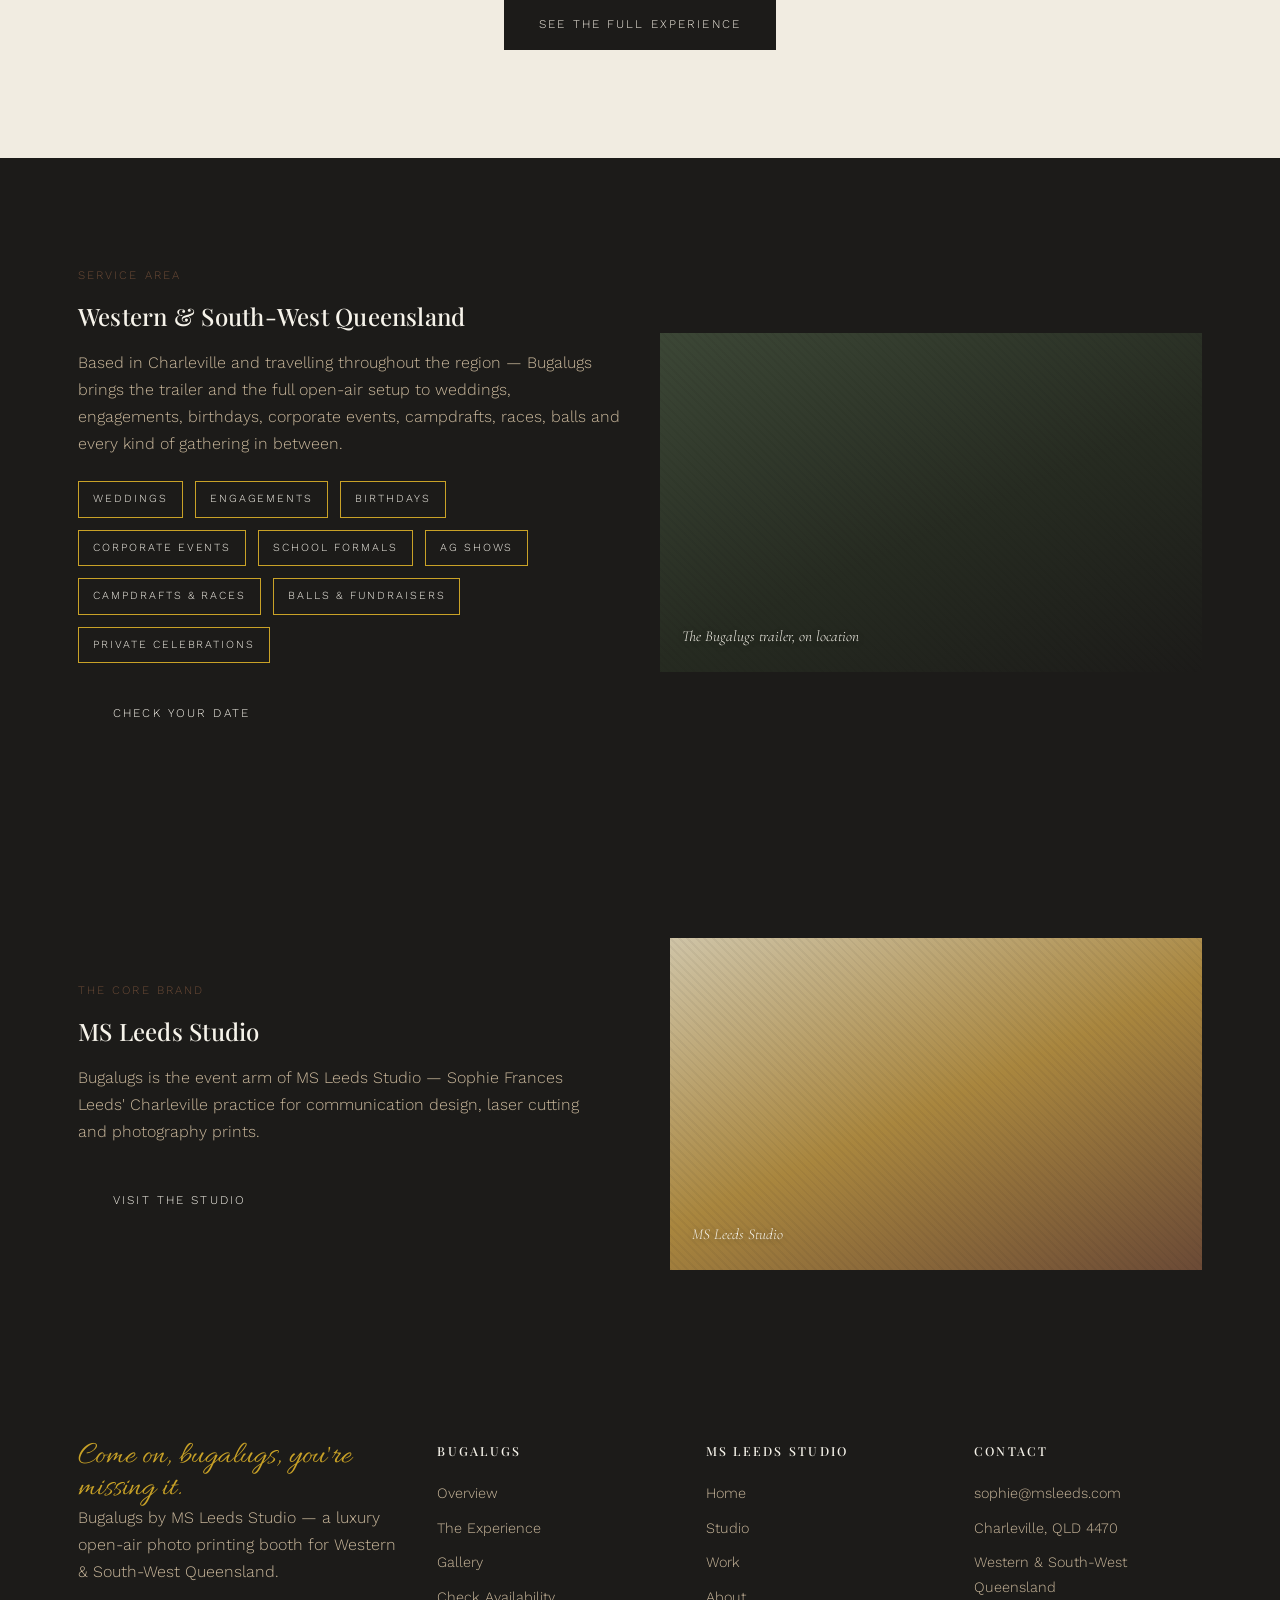
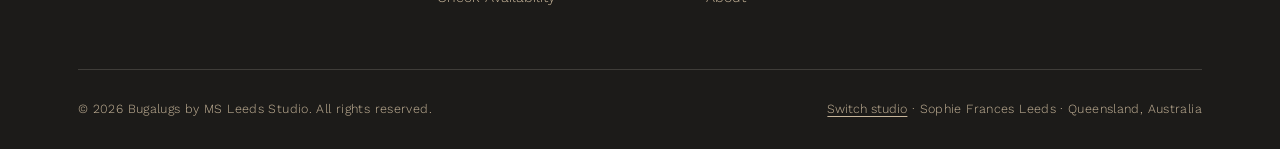
==== commit 2a9ed850: "Rework MLS landing page, add Studio/Work pages and first-visit studio chooser - New main menu: Studi" ====
--- a/bugalugs/index.html
+++ b/bugalugs/index.html
@@ -21,7 +21,7 @@
         <li><a href="index.html" class="active">Home</a></li>
         <li><a href="experience.html">The Experience</a></li>
         <li><a href="gallery.html">Gallery</a></li>
-        <li><a href="../index.html">MS Leeds Studio Prints</a></li>
+        <li><a href="../index.html" class="nav-switch"><span class="monogram" aria-hidden="true">MS</span>MS Leeds Studio</a></li>
         <li><a href="booking.html" class="btn btn-solid">Check Availability</a></li>
       </ul>
     </nav>
@@ -149,11 +149,11 @@
   <div class="container grid grid-2">
     <div>
       <span class="eyebrow on-dark">The Core Brand</span>
-      <h2 style="color:var(--paper);">MS Leeds Studio Fine Art Prints</h2>
-      <p style="color:var(--dust);">Bugalugs is the event arm of MS Leeds Studio — Sophie Frances Leeds' fine art photography practice, printing limited edition works from Western Queensland on cotton rag, by hand.</p>
-      <a href="../gallery.html" class="btn btn-on-dark" style="margin-top:10px;">View the Print Collections</a>
-    </div>
-    <div class="frame wide"><span class="frame-caption">MS Leeds Studio print collections</span></div>
+      <h2 style="color:var(--paper);">MS Leeds Studio</h2>
+      <p style="color:var(--dust);">Bugalugs is the event arm of MS Leeds Studio — Sophie Frances Leeds' Charleville practice for communication design, laser cutting and photography prints.</p>
+      <a href="../studio.html" class="btn btn-on-dark" style="margin-top:10px;">Visit the Studio</a>
+    </div>
+    <div class="frame wide"><span class="frame-caption">MS Leeds Studio</span></div>
   </div>
 </section>
 
@@ -177,8 +177,9 @@
         <h4>MS Leeds Studio</h4>
         <ul>
           <li><a href="../index.html">Home</a></li>
-          <li><a href="../gallery.html">Print Collections</a></li>
-          <li><a href="../about.html">About the Studio</a></li>
+          <li><a href="../studio.html">Studio</a></li>
+          <li><a href="../work.html">Work</a></li>
+          <li><a href="../about.html">About</a></li>
         </ul>
       </div>
       <div>
@@ -192,7 +193,7 @@
     </div>
     <div class="footer-bottom">
       <span>&copy; <span data-year></span> Bugalugs by MS Leeds Studio. All rights reserved.</span>
-      <span>Sophie Frances Leeds · Queensland, Australia</span>
+      <span><button type="button" class="link-button" data-open-chooser>Switch studio</button> · Sophie Frances Leeds · Queensland, Australia</span>
     </div>
   </div>
 </footer>
--- a/css/style.css
+++ b/css/style.css
@@ -442,12 +442,192 @@
 }
 .subbrand-strip .grid-2 { align-items: center; gap: 60px; }
 
+/* ---- Cross-brand switch link (last nav item) ----
+   Rendered in the *other* brand's palette so it reads as a door into a
+   different studio rather than another page of this one. */
+.main-nav a.nav-switch {
+  display: inline-flex;
+  align-items: center;
+  gap: 10px;
+  padding: 6px 16px 6px 6px;
+  border: 1px solid #1c1b19;
+  background: #1c1b19;           /* Bugalugs: Wattle Charcoal */
+  color: #f1ece1;                /* Bugalugs: Bone */
+  border-radius: 999px;
+}
+.main-nav a.nav-switch:hover { background: #4b5642; border-color: #4b5642; color: #f1ece1; }
+.nav-switch .monogram {
+  width: 26px;
+  height: 26px;
+  font-size: 0.7rem;
+  border-color: #c9a227;
+  color: #c9a227;
+}
+body.bugalugs .main-nav a.nav-switch {
+  background: #f2ebdd;           /* MLS: Bleached Linen */
+  border-color: #b98a4e;
+  color: #2e2b27;
+}
+body.bugalugs .main-nav a.nav-switch:hover { background: #2e2b27; border-color: #2e2b27; color: #f2ebdd; }
+body.bugalugs .nav-switch .monogram { border-color: #b98a4e; color: #b98a4e; }
+
+/* ---- Landing: discipline columns ---- */
+.disciplines { display: grid; grid-template-columns: repeat(3, 1fr); gap: 48px; }
+.discipline { display: flex; flex-direction: column; }
+.discipline .num {
+  font-family: var(--font-display);
+  font-size: 0.95rem;
+  color: var(--rust);
+  display: block;
+  padding-bottom: 14px;
+  margin-bottom: 22px;
+  border-bottom: 1px solid var(--line);
+}
+.discipline h3 { font-size: 1.45rem; margin-top: 24px; }
+.discipline p { font-size: 0.95rem; flex-grow: 1; }
+.text-link {
+  font-size: 0.72rem;
+  letter-spacing: var(--tracking-caps);
+  text-transform: uppercase;
+  color: var(--rust);
+  border-bottom: 1px solid currentColor;
+  padding-bottom: 3px;
+  align-self: flex-start;
+}
+.text-link:hover { color: var(--ink); }
+.on-dark .text-link, .section-dark .text-link { color: var(--gold-bright); }
+
+/* ---- Studio page: service blocks ---- */
+.service-block { display: grid; grid-template-columns: 5fr 7fr; gap: 70px; align-items: start; }
+.service-block.reverse { grid-template-columns: 7fr 5fr; }
+.service-block.reverse .frame { order: 2; }
+.service-list li {
+  padding: 12px 0;
+  border-bottom: 1px solid var(--line);
+  font-size: 0.95rem;
+}
+.service-list li:first-child { border-top: 1px solid var(--line); }
+.service-meta { display: grid; grid-template-columns: 1fr 1fr; gap: 30px; margin: 30px 0; }
+.service-meta h4 {
+  font-family: var(--font-body);
+  font-size: 0.7rem;
+  letter-spacing: var(--tracking-caps);
+  text-transform: uppercase;
+  color: var(--walnut);
+  font-weight: 500;
+}
+
+/* ---- Filter buttons (Work, Prints) ---- */
+.filter-row { display: flex; flex-wrap: wrap; gap: 12px; margin-bottom: 50px; }
+.filter-row button {
+  background: transparent; border: 1px solid var(--line); padding: 9px 18px;
+  font-family: var(--font-body); font-size: 0.7rem; letter-spacing: var(--tracking-caps);
+  text-transform: uppercase; cursor: pointer; color: var(--ink);
+}
+.filter-row button.active, .filter-row button:hover { background: var(--ink); color: var(--linen); border-color: var(--ink); }
+.work-card h3 { font-size: 1.05rem; margin: 16px 0 2px; }
+.work-card p { font-size: 0.85rem; color: var(--walnut); margin: 0; }
+
+/* ---- First-visit studio chooser (slides in from the right) ---- */
+.chooser-scrim {
+  position: fixed;
+  inset: 0;
+  z-index: 290;
+  background: rgba(28, 27, 25, 0.42);
+  opacity: 0;
+  transition: opacity 0.45s ease;
+}
+.chooser-scrim.is-open { opacity: 1; }
+.brand-chooser {
+  position: fixed;
+  top: 0;
+  right: 0;
+  bottom: 0;
+  z-index: 300;
+  width: min(460px, 100vw);
+  overflow-y: auto;
+  background: #f6f2e9;
+  color: #2e2b27;
+  padding: 64px 40px 36px;
+  box-shadow: -24px 0 60px rgba(28, 27, 25, 0.22);
+  transform: translateX(100%);
+  transition: transform 0.6s cubic-bezier(0.22, 0.61, 0.36, 1);
+  display: flex;
+  flex-direction: column;
+}
+.brand-chooser.is-open { transform: translateX(0); }
+.brand-chooser[hidden], .chooser-scrim[hidden] { display: none; }
+.brand-chooser .eyebrow { color: #a66b45; }
+.brand-chooser h2 {
+  font-size: clamp(1.6rem, 3vw, 2rem);
+  line-height: 1.2;
+  margin-bottom: 0.4em;
+  outline: none;
+}
+.brand-chooser > p { font-size: 0.95rem; margin-bottom: 30px; }
+.chooser-close {
+  position: absolute;
+  top: 18px;
+  right: 18px;
+  width: 40px;
+  height: 40px;
+  background: none;
+  border: 1px solid transparent;
+  border-radius: 50%;
+  font-size: 1.5rem;
+  line-height: 1;
+  color: #2e2b27;
+  cursor: pointer;
+}
+.chooser-close:hover, .chooser-close:focus-visible { border-color: rgba(46, 43, 39, 0.3); }
+.chooser-option {
+  display: grid;
+  grid-template-columns: 46px 1fr;
+  gap: 4px 18px;
+  padding: 24px 22px;
+  margin-bottom: 14px;
+  border: 1px solid;
+  transition: border-color 0.25s ease, transform 0.25s ease;
+}
+.chooser-option:hover, .chooser-option:focus-visible { transform: translateX(-4px); }
+.chooser-option .monogram { width: 46px; height: 46px; font-size: 0.95rem; grid-row: span 3; }
+.chooser-name { font-family: var(--font-display); font-size: 1.2rem; line-height: 1.25; }
+.chooser-desc { font-size: 0.86rem; line-height: 1.55; }
+.chooser-cta {
+  margin-top: 10px;
+  font-size: 0.68rem;
+  letter-spacing: var(--tracking-caps);
+  text-transform: uppercase;
+}
+.chooser-option.opt-mls { background: #f2ebdd; border-color: rgba(46, 43, 39, 0.18); color: #2e2b27; }
+.chooser-option.opt-mls:hover, .chooser-option.opt-mls:focus-visible { border-color: #9c4f2e; }
+.chooser-option.opt-mls .monogram { border-color: #b98a4e; color: #b98a4e; }
+.chooser-option.opt-mls .chooser-desc { color: #a66b45; }
+.chooser-option.opt-mls .chooser-cta { color: #9c4f2e; }
+.chooser-option.opt-bug { background: #1c1b19; border-color: #1c1b19; color: #f1ece1; }
+.chooser-option.opt-bug:hover, .chooser-option.opt-bug:focus-visible { border-color: #c9a227; }
+.chooser-option.opt-bug .monogram { border-color: #c9a227; color: #c9a227; }
+.chooser-option.opt-bug .chooser-desc { color: #c9b79b; }
+.chooser-option.opt-bug .chooser-cta { color: #c9a227; }
+.chooser-foot { margin-top: auto; padding-top: 24px; font-size: 0.8rem; color: #a66b45; }
+.chooser-foot .script { display: block; font-size: 1.7rem; color: #9c4f2e; margin-bottom: 8px; }
+.link-button {
+  background: none; border: none; padding: 0; cursor: pointer;
+  font: inherit; color: inherit; text-decoration: underline; text-underline-offset: 3px;
+}
+@media (prefers-reduced-motion: reduce) {
+  .brand-chooser, .chooser-scrim, .chooser-option { transition: none; }
+}
+
 /* ---- Responsive ---- */
 @media (max-width: 980px) {
   .grid-3, .grid-4 { grid-template-columns: repeat(2, 1fr); }
   .footer-grid { grid-template-columns: 1fr 1fr; }
   .steps { grid-template-columns: repeat(3, 1fr); }
   .gallery-grid { grid-template-columns: repeat(2, 1fr); }
+  .disciplines { grid-template-columns: 1fr; gap: 60px; max-width: 560px; }
+  .service-block, .service-block.reverse { grid-template-columns: 1fr; gap: 40px; }
+  .service-block.reverse .frame { order: 0; }
 }
 @media (max-width: 760px) {
   .main-nav { position: fixed; inset: 84px 0 0 0; background: var(--linen); padding: 30px 28px; transform: translateX(100%); transition: transform 0.3s ease; overflow-y: auto; }
@@ -461,4 +641,7 @@
   .gallery-grid { grid-template-columns: 1fr 1fr; }
   section { padding: 72px 0; }
   .subbrand-strip .grid-2 { gap: 34px; }
-}
+  .service-meta { grid-template-columns: 1fr; gap: 10px; }
+  .brand-chooser { padding: 60px 22px 28px; }
+  .chooser-option { padding: 20px 18px; }
+}
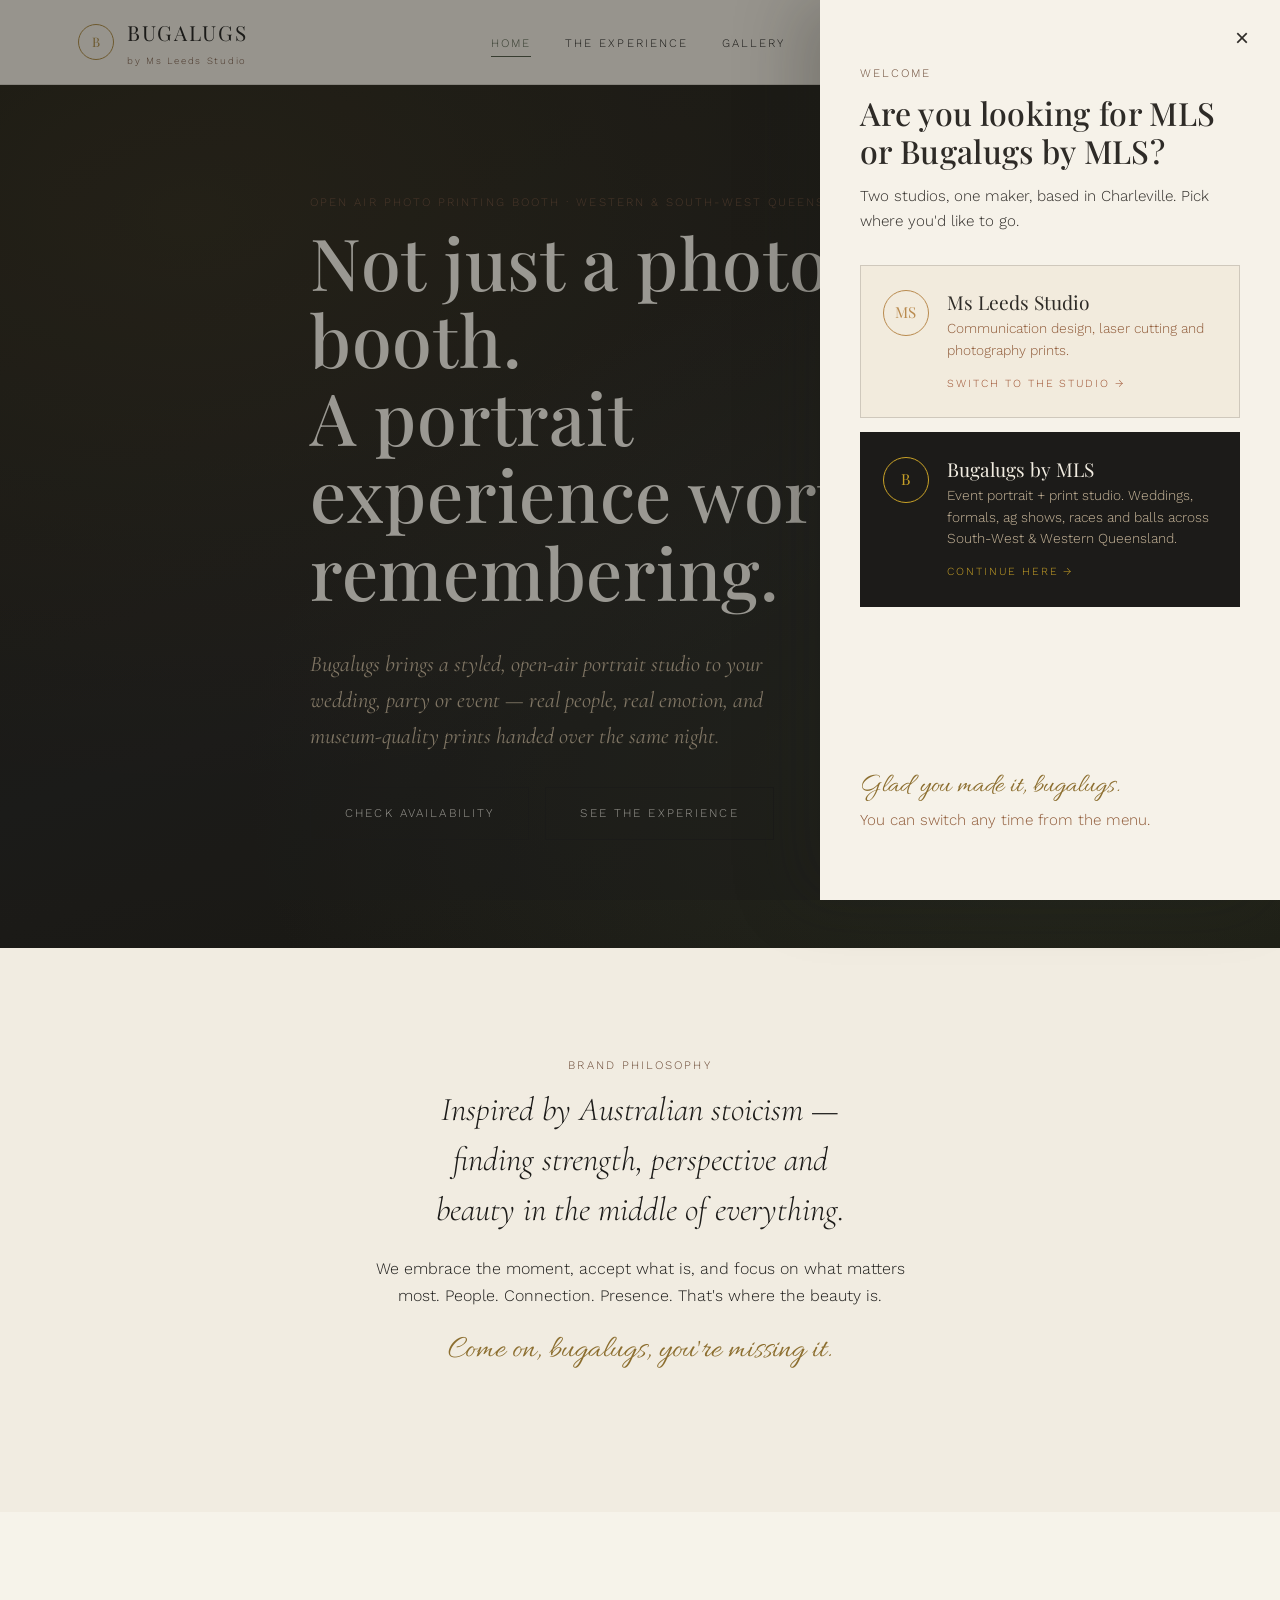
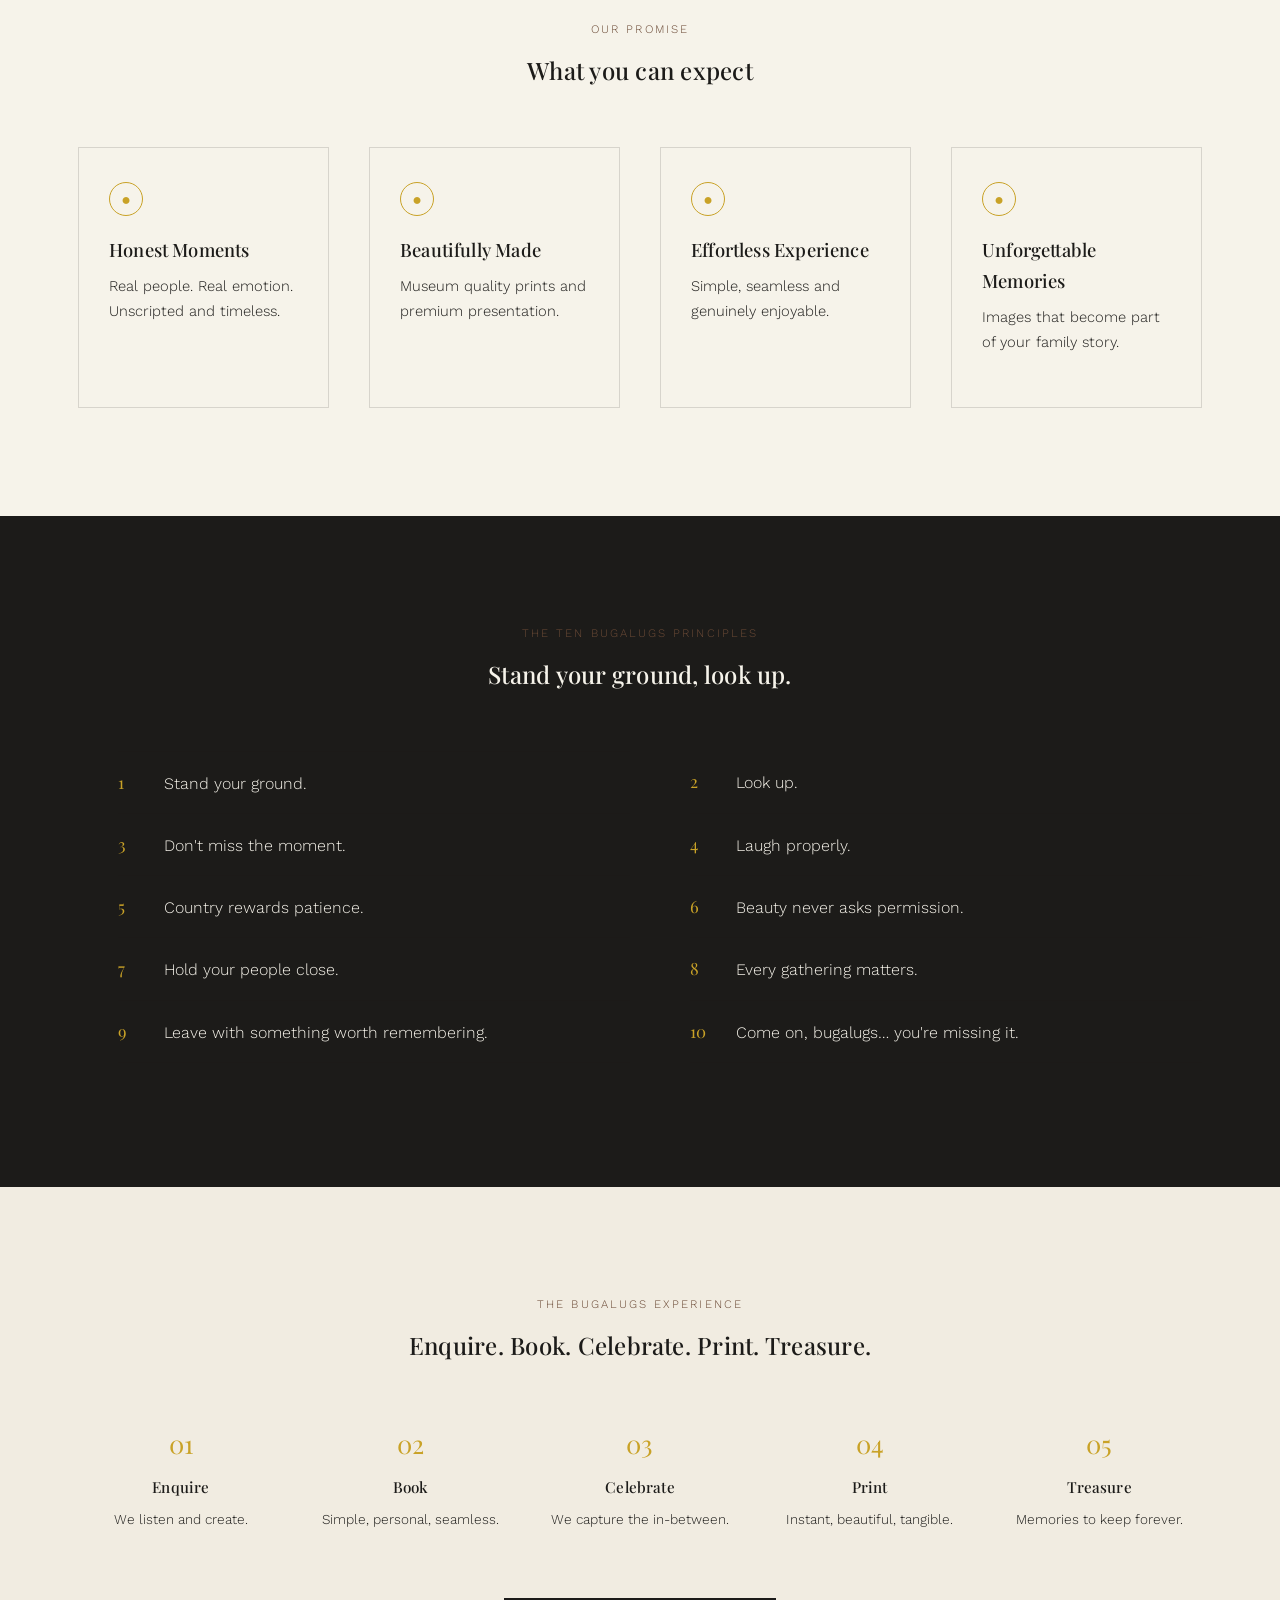
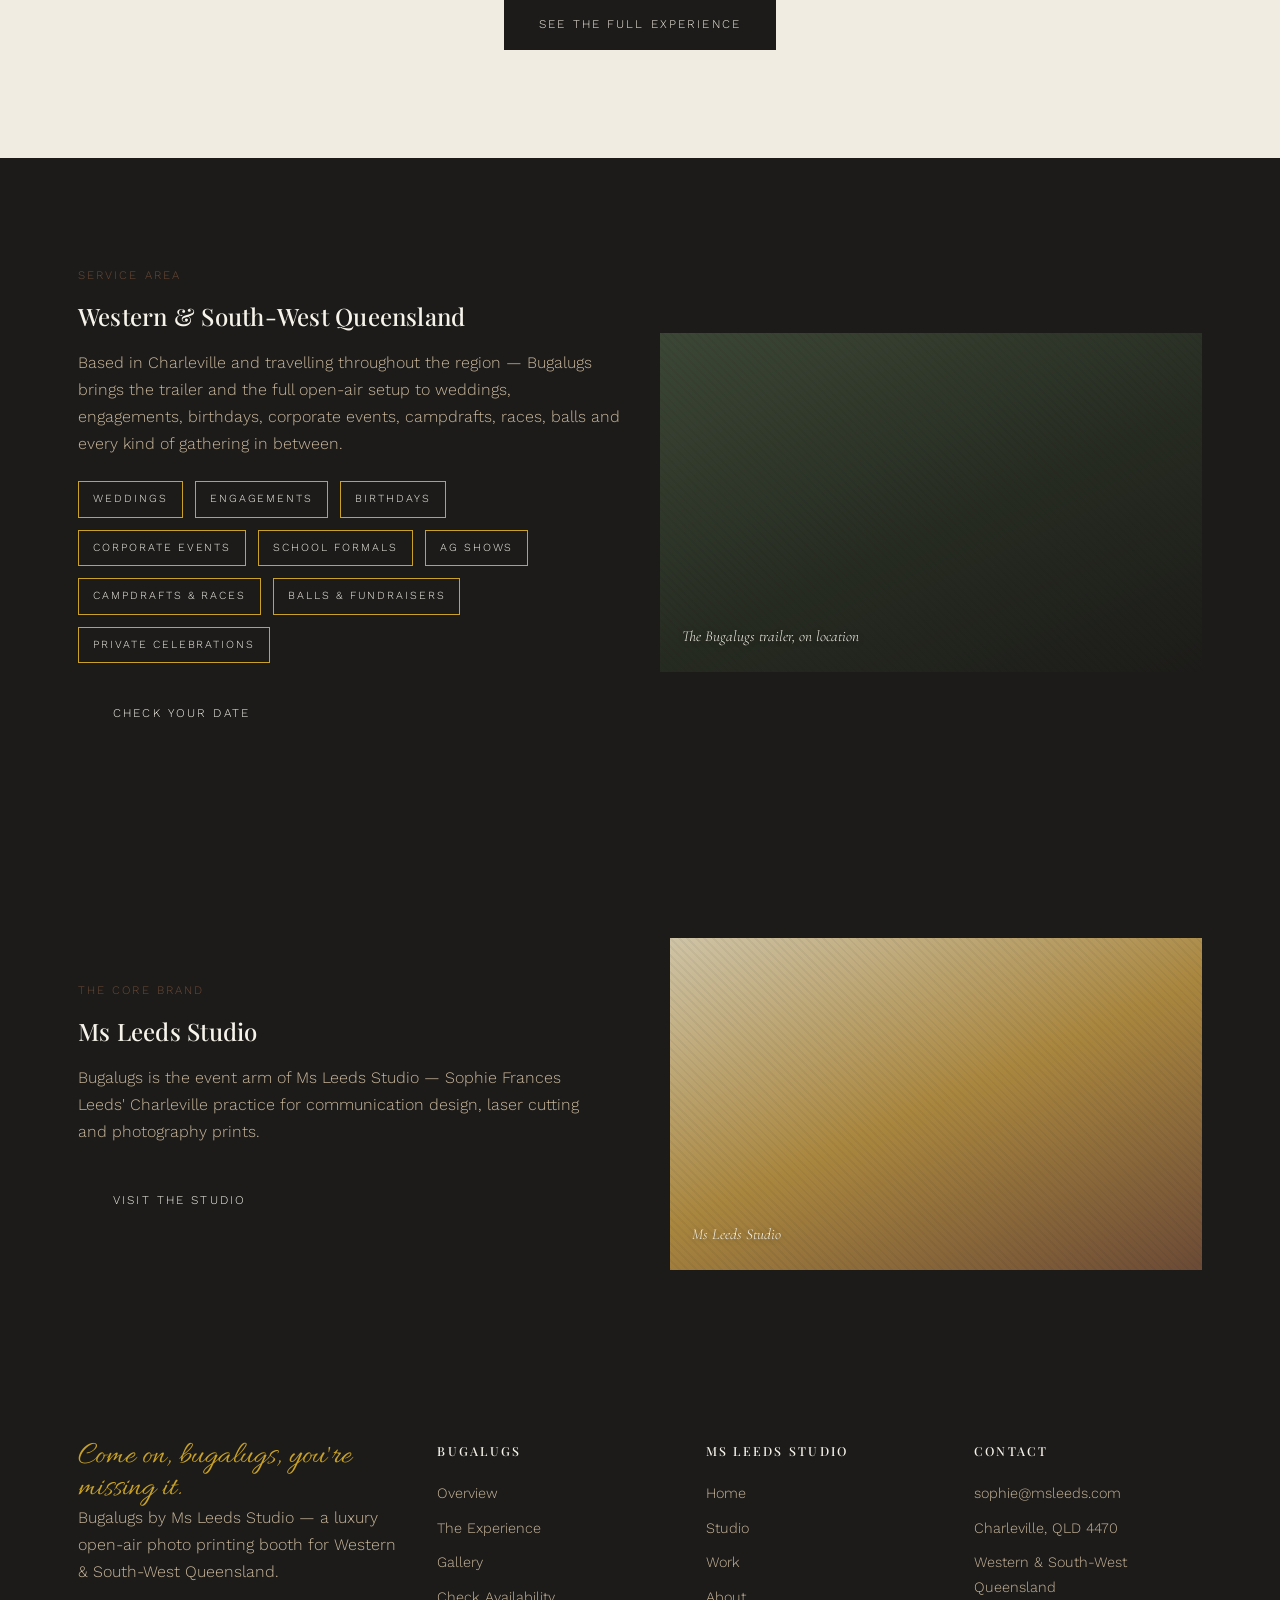
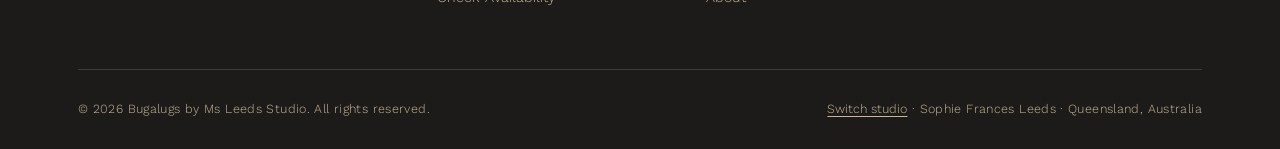
==== commit 60fd3de5: "Prints tiers, Ms Leeds Studio spelling, live enquiry forms and UX pass - Correct brand spelling to "" ====
--- a/bugalugs/index.html
+++ b/bugalugs/index.html
@@ -3,25 +3,67 @@
 <head>
 <meta charset="UTF-8">
 <meta name="viewport" content="width=device-width, initial-scale=1.0">
-<title>Bugalugs by MS Leeds Studio — Luxury Open Air Photo Printing Booth</title>
+<title>Bugalugs by Ms Leeds Studio — Luxury Open Air Photo Printing Booth</title>
 <link rel="icon" type="image/svg+xml" href="data:image/svg+xml,%3Csvg xmlns='http://www.w3.org/2000/svg' viewBox='0 0 64 64'%3E%3Ccircle cx='32' cy='32' r='31' fill='%231c1b19'/%3E%3Ctext x='32' y='42' font-family='Georgia,serif' font-size='28' fill='%23c9a227' text-anchor='middle'%3EB%3C/text%3E%3C/svg%3E">
-<meta name="description" content="Bugalugs by MS Leeds Studio: a luxury, open-air photo printing booth servicing Western and South-West Queensland for weddings, celebrations and all event types. Come on, bugalugs, you're missing it.">
+<meta name="description" content="Bugalugs by Ms Leeds Studio: a luxury, open-air photo printing booth servicing Western and South-West Queensland for weddings, celebrations and all event types. Come on, bugalugs, you're missing it.">
 <link rel="preconnect" href="https://fonts.googleapis.com">
 <link href="https://fonts.googleapis.com/css2?family=Playfair+Display:wght@500;600&family=Cormorant+Garamond:ital@1&family=Allura&family=Work+Sans:wght@300;400;500&display=swap" rel="stylesheet">
 <link rel="stylesheet" href="../css/style.css">
 <link rel="stylesheet" href="../css/bugalugs.css">
+<meta property="og:type" content="website">
+<meta property="og:site_name" content="Bugalugs by Ms Leeds Studio">
+<meta property="og:title" content="Bugalugs by Ms Leeds Studio">
+<meta property="og:description" content="Event portrait + print studio for South-West & Western Queensland. Real prints in your guests’ hands, the same night.">
+<meta property="og:locale" content="en_AU">
+<script type="application/ld+json">
+{
+  "@context": "https://schema.org",
+  "@type": "LocalBusiness",
+  "name": "Bugalugs by Ms Leeds Studio",
+  "description": "Event portrait + print studio for weddings, formals, ag shows, races and celebrations across South-West and Western Queensland.",
+  "email": "sophie@msleeds.com",
+  "parentOrganization": {
+    "@type": "Organization",
+    "name": "Ms Leeds Studio"
+  },
+  "address": {
+    "@type": "PostalAddress",
+    "addressLocality": "Charleville",
+    "addressRegion": "QLD",
+    "postalCode": "4470",
+    "addressCountry": "AU"
+  },
+  "areaServed": [
+    "Charleville",
+    "Cunnamulla",
+    "Quilpie",
+    "Roma",
+    "Mitchell",
+    "St George",
+    "Augathella",
+    "Morven",
+    "Tambo",
+    "Blackall",
+    "Barcaldine",
+    "Longreach",
+    "South-West Queensland",
+    "Western Queensland"
+  ]
+}
+</script>
 </head>
 <body class="bugalugs">
+<a class="skip-link" href="#main">Skip to content</a>
 
 <header class="site-header">
   <div class="container">
-    <a href="index.html" class="brand-mark"><span class="monogram" aria-hidden="true">B</span><span>BUGALUGS<small>by MS Leeds Studio</small></span></a>
+    <a href="index.html" class="brand-mark"><span class="monogram" aria-hidden="true">B</span><span>BUGALUGS<small>by Ms Leeds Studio</small></span></a>
     <nav class="main-nav">
       <ul>
         <li><a href="index.html" class="active">Home</a></li>
         <li><a href="experience.html">The Experience</a></li>
         <li><a href="gallery.html">Gallery</a></li>
-        <li><a href="../index.html" class="nav-switch"><span class="monogram" aria-hidden="true">MS</span>MS Leeds Studio</a></li>
+        <li><a href="../index.html" class="nav-switch"><span class="monogram" aria-hidden="true">MS</span>Ms Leeds Studio</a></li>
         <li><a href="booking.html" class="btn btn-solid">Check Availability</a></li>
       </ul>
     </nav>
@@ -29,6 +71,7 @@
   </div>
 </header>
 
+<main id="main">
 <section class="hero">
   <div class="hero-texture"></div>
   <div class="container">
@@ -149,20 +192,21 @@
   <div class="container grid grid-2">
     <div>
       <span class="eyebrow on-dark">The Core Brand</span>
-      <h2 style="color:var(--paper);">MS Leeds Studio</h2>
-      <p style="color:var(--dust);">Bugalugs is the event arm of MS Leeds Studio — Sophie Frances Leeds' Charleville practice for communication design, laser cutting and photography prints.</p>
+      <h2 style="color:var(--paper);">Ms Leeds Studio</h2>
+      <p style="color:var(--dust);">Bugalugs is the event arm of Ms Leeds Studio — Sophie Frances Leeds' Charleville practice for communication design, laser cutting and photography prints.</p>
       <a href="../studio.html" class="btn btn-on-dark" style="margin-top:10px;">Visit the Studio</a>
     </div>
-    <div class="frame wide"><span class="frame-caption">MS Leeds Studio</span></div>
-  </div>
-</section>
+    <div class="frame wide"><span class="frame-caption">Ms Leeds Studio</span></div>
+  </div>
+</section>
+</main>
 
 <footer class="site-footer">
   <div class="container">
     <div class="footer-grid">
       <div class="footer-brand">
         <span class="script">Come on, bugalugs, you're missing it.</span>
-        <p>Bugalugs by MS Leeds Studio — a luxury open-air photo printing booth for Western &amp; South-West Queensland.</p>
+        <p>Bugalugs by Ms Leeds Studio — a luxury open-air photo printing booth for Western &amp; South-West Queensland.</p>
       </div>
       <div>
         <h4>Bugalugs</h4>
@@ -174,7 +218,7 @@
         </ul>
       </div>
       <div>
-        <h4>MS Leeds Studio</h4>
+        <h4>Ms Leeds Studio</h4>
         <ul>
           <li><a href="../index.html">Home</a></li>
           <li><a href="../studio.html">Studio</a></li>
@@ -192,7 +236,7 @@
       </div>
     </div>
     <div class="footer-bottom">
-      <span>&copy; <span data-year></span> Bugalugs by MS Leeds Studio. All rights reserved.</span>
+      <span>&copy; <span data-year></span> Bugalugs by Ms Leeds Studio. All rights reserved.</span>
       <span><button type="button" class="link-button" data-open-chooser>Switch studio</button> · Sophie Frances Leeds · Queensland, Australia</span>
     </div>
   </div>
--- a/css/style.css
+++ b/css/style.css
@@ -1,12 +1,12 @@
 /* ==========================================================================
-   MS LEEDS STUDIO — Design System
+   Ms Leeds Studio — Design System
    Blend of Brand Bible Edition 05 directions 1a (Paddock Archive) and
    1b (Collector's Cabinet): charcoal/gold base with one rust accent
    and the Allura tagline script carried through.
    ========================================================================== */
 
 :root {
-  /* Core palette — MS LEEDS STUDIO */
+  /* Core palette — Ms Leeds Studio */
   --ink: #2e2b27;              /* Ironbark Ink */
   --charcoal: #232019;         /* Collector's Cabinet ground */
   --linen: #f2ebdd;            /* Bleached Linen */
@@ -14,12 +14,14 @@
   --sand: #cdb593;             /* River Sand */
   --kraft: #c2a075;            /* Kraft */
   --walnut: #a66b45;           /* Walnut Clay */
+  --walnut-text: #8f5a38;      /* Walnut Clay, deepened for small text (WCAG AA 4.8:1 on linen) */
   --rust: #9c4f2e;             /* Sun-Worn Rust — one accent per view */
   --dust: #c9b79b;             /* Dust */
   --gold: #b98a4e;             /* Stockman's Hat / foil gold */
   --gold-bright: #cfa85f;      /* brighter foil highlight */
   --line: rgba(46, 43, 39, 0.14);
   --line-on-dark: rgba(242, 235, 221, 0.18);
+  --error: #a3321c;            /* form errors only (5.6:1 on linen) */
 
   /* Type */
   --font-display: "Playfair Display", "Times New Roman", serif;
@@ -69,7 +71,7 @@
   font-size: 0.72rem;
   letter-spacing: var(--tracking-caps);
   text-transform: uppercase;
-  color: var(--walnut);
+  color: var(--walnut-text);
   display: block;
   margin-bottom: 0.9em;
 }
@@ -149,15 +151,15 @@
   align-items: center;
   gap: 13px;
   font-family: var(--font-display);
-  font-size: 1.3rem;
-  letter-spacing: var(--tracking-wide);
+  font-size: 1.4rem;
+  letter-spacing: 0.01em;
 }
 .brand-mark small {
   display: block;
   font-family: var(--font-body);
   font-size: 0.6rem;
   letter-spacing: var(--tracking-caps);
-  color: var(--walnut);
+  color: var(--walnut-text);
   margin-top: 3px;
 }
 .monogram {
@@ -354,7 +356,7 @@
   letter-spacing: var(--tracking-caps);
   text-transform: uppercase;
   margin-bottom: 8px;
-  color: var(--walnut);
+  color: var(--walnut-text);
 }
 .on-dark .field label { color: var(--gold-bright); }
 .field input,
@@ -376,8 +378,31 @@
   color: var(--paper);
 }
 .field textarea { min-height: 130px; resize: vertical; }
+/* 16px minimum stops iOS Safari zooming the page when a field is focused */
+.field input, .field select, .field textarea { font-size: 1rem; min-height: 50px; border-color: rgba(46, 43, 39, 0.28); }
+.field input:focus, .field select:focus, .field textarea:focus { outline: 2px solid var(--ink); outline-offset: 1px; border-color: var(--ink); }
+.field label .optional { text-transform: none; letter-spacing: 0.02em; color: var(--walnut-text); opacity: 0.85; font-size: 0.78rem; }
+.field.is-invalid input, .field.is-invalid select, .field.is-invalid textarea { border-color: var(--error); border-width: 2px; }
+.field-error { color: var(--error); font-size: 0.85rem; font-weight: 400; margin: 8px 0 0; }
+.field-error::before { content: "! "; font-weight: 500; }
+.hp-field { position: absolute; left: -9999px; width: 1px; height: 1px; overflow: hidden; }
+.btn-block { width: 100%; padding: 18px 34px; font-size: 0.78rem; }
+.btn:disabled { opacity: 0.6; cursor: progress; }
+.form-error { padding: 18px 22px; border: 2px solid var(--error); margin-top: 20px; }
+.form-success:focus { outline: none; }
+.next-steps { counter-reset: step; margin: 28px 0 34px; padding: 0; }
+.next-steps li { counter-increment: step; position: relative; padding: 0 0 18px 48px; font-size: 0.92rem; }
+.next-steps li::before {
+  content: counter(step);
+  position: absolute; left: 0; top: 0;
+  width: 30px; height: 30px; border-radius: 50%;
+  border: 1px solid var(--rust); color: var(--rust);
+  display: flex; align-items: center; justify-content: center;
+  font-family: var(--font-display); font-size: 0.85rem;
+}
+.next-steps strong { display: block; font-weight: 500; }
 .field-row { display: grid; grid-template-columns: 1fr 1fr; gap: 20px; }
-.form-note { font-size: 0.85rem; color: var(--walnut); margin-top: 18px; }
+.form-note { font-size: 0.85rem; color: var(--walnut-text); margin-top: 18px; }
 .on-dark .form-note { color: var(--dust); }
 .form-success {
   display: none;
@@ -410,7 +435,7 @@
 }
 .footer-grid ul li { margin-bottom: 10px; font-size: 0.9rem; }
 .footer-grid ul a:hover { color: var(--gold-bright); }
-.footer-brand .script { margin-bottom: 14px; }
+.footer-brand .script { margin-bottom: 14px; color: var(--gold-bright); }
 .footer-bottom {
   display: flex;
   justify-content: space-between;
@@ -513,7 +538,7 @@
   font-size: 0.7rem;
   letter-spacing: var(--tracking-caps);
   text-transform: uppercase;
-  color: var(--walnut);
+  color: var(--walnut-text);
   font-weight: 500;
 }
 
@@ -526,7 +551,31 @@
 }
 .filter-row button.active, .filter-row button:hover { background: var(--ink); color: var(--linen); border-color: var(--ink); }
 .work-card h3 { font-size: 1.05rem; margin: 16px 0 2px; }
-.work-card p { font-size: 0.85rem; color: var(--walnut); margin: 0; }
+.work-card p { font-size: 0.85rem; color: var(--walnut-text); margin: 0; }
+
+/* ---- Prints: edition comparison + cards ---- */
+.edition-compare { display: grid; grid-template-columns: 1fr 1fr; gap: 0; max-width: 980px; margin: 0 auto; border: 1px solid var(--line); }
+.edition-col { padding: 40px 38px; background: var(--paper); display: flex; flex-direction: column; }
+.edition-col .service-list { margin-bottom: 26px; flex-grow: 1; }
+.edition-col.signature { background: var(--charcoal); color: var(--paper); }
+.edition-col.signature h3 { color: var(--paper); }
+.edition-col.signature .service-list li { border-color: var(--line-on-dark); }
+.edition-col.signature .text-link { color: var(--gold-bright); }
+.edition-tag {
+  font-size: 0.7rem; letter-spacing: var(--tracking-caps); text-transform: uppercase;
+  color: var(--walnut-text); margin-bottom: 22px;
+}
+.edition-col.signature .edition-tag { color: var(--gold-bright); }
+.signature-band { border-top: 1px solid rgba(207, 168, 95, 0.35); }
+.signature-card .print-sub { color: var(--dust); }
+.signature-card h3 { color: var(--paper); }
+.signature-card .print-price { color: var(--gold-bright); }
+.print-card { border-bottom: 1px solid var(--line); padding-bottom: 6px; }
+.print-meta { display: flex; justify-content: space-between; align-items: baseline; gap: 12px; margin-top: 16px; }
+.print-meta h3 { font-size: 1.05rem; margin: 0; }
+.print-price { font-family: var(--font-body); font-size: 0.85rem; color: var(--walnut-text); white-space: nowrap; }
+.print-badge { font-size: 0.62rem; letter-spacing: var(--tracking-caps); text-transform: uppercase; color: var(--walnut-text); white-space: nowrap; }
+.print-sub { font-size: 0.85rem; color: var(--walnut-text); margin: 4px 0 14px; }
 
 /* ---- First-visit studio chooser (slides in from the right) ---- */
 .chooser-scrim {
@@ -557,7 +606,7 @@
 }
 .brand-chooser.is-open { transform: translateX(0); }
 .brand-chooser[hidden], .chooser-scrim[hidden] { display: none; }
-.brand-chooser .eyebrow { color: #a66b45; }
+.brand-chooser .eyebrow { color: #8f5a38; }
 .brand-chooser h2 {
   font-size: clamp(1.6rem, 3vw, 2rem);
   line-height: 1.2;
@@ -602,14 +651,14 @@
 .chooser-option.opt-mls { background: #f2ebdd; border-color: rgba(46, 43, 39, 0.18); color: #2e2b27; }
 .chooser-option.opt-mls:hover, .chooser-option.opt-mls:focus-visible { border-color: #9c4f2e; }
 .chooser-option.opt-mls .monogram { border-color: #b98a4e; color: #b98a4e; }
-.chooser-option.opt-mls .chooser-desc { color: #a66b45; }
+.chooser-option.opt-mls .chooser-desc { color: #8f5a38; }
 .chooser-option.opt-mls .chooser-cta { color: #9c4f2e; }
 .chooser-option.opt-bug { background: #1c1b19; border-color: #1c1b19; color: #f1ece1; }
 .chooser-option.opt-bug:hover, .chooser-option.opt-bug:focus-visible { border-color: #c9a227; }
 .chooser-option.opt-bug .monogram { border-color: #c9a227; color: #c9a227; }
 .chooser-option.opt-bug .chooser-desc { color: #c9b79b; }
 .chooser-option.opt-bug .chooser-cta { color: #c9a227; }
-.chooser-foot { margin-top: auto; padding-top: 24px; font-size: 0.8rem; color: #a66b45; }
+.chooser-foot { margin-top: auto; padding-top: 24px; font-size: 0.8rem; color: #8f5a38; }
 .chooser-foot .script { display: block; font-size: 1.7rem; color: #9c4f2e; margin-bottom: 8px; }
 .link-button {
   background: none; border: none; padding: 0; cursor: pointer;
@@ -617,6 +666,33 @@
 }
 @media (prefers-reduced-motion: reduce) {
   .brand-chooser, .chooser-scrim, .chooser-option { transition: none; }
+}
+
+/* ---- Accessibility: skip link + visible keyboard focus ---- */
+.skip-link {
+  position: absolute; left: 16px; top: -60px; z-index: 400;
+  background: var(--ink); color: var(--linen); padding: 12px 18px;
+  font-size: 0.8rem; letter-spacing: 0.04em;
+}
+.skip-link:focus { top: 12px; }
+a:focus-visible, button:focus-visible { outline: 2px solid var(--rust); outline-offset: 3px; }
+.on-dark a:focus-visible, .section-dark a:focus-visible, .hero a:focus-visible,
+.site-footer a:focus-visible, .site-footer button:focus-visible { outline-color: var(--gold-bright); }
+
+/* ---- Sticky mobile call to action (Bugalugs) ---- */
+.mobile-cta { display: none; }
+@media (max-width: 760px) {
+  .mobile-cta {
+    display: flex; align-items: center; justify-content: center;
+    position: fixed; left: 12px; right: 12px; bottom: 12px; z-index: 150;
+    min-height: 54px; padding: 0 20px;
+    background: var(--ink); color: var(--linen);
+    font-size: 0.78rem; letter-spacing: var(--tracking-caps); text-transform: uppercase;
+    box-shadow: 0 10px 30px rgba(28, 27, 25, 0.3);
+    transition: transform 0.3s ease, opacity 0.3s ease;
+  }
+  .mobile-cta.is-hidden { transform: translateY(140%); opacity: 0; pointer-events: none; }
+  body.has-mobile-cta .site-footer { padding-bottom: 96px; }
 }
 
 /* ---- Responsive ---- */
@@ -642,6 +718,8 @@
   section { padding: 72px 0; }
   .subbrand-strip .grid-2 { gap: 34px; }
   .service-meta { grid-template-columns: 1fr; gap: 10px; }
+  .edition-compare { grid-template-columns: 1fr; }
+  .edition-col { padding: 32px 24px; }
   .brand-chooser { padding: 60px 22px 28px; }
   .chooser-option { padding: 20px 18px; }
 }
--- a/css/bugalugs.css
+++ b/css/bugalugs.css
@@ -1,5 +1,5 @@
 /* ==========================================================================
-   BUGALUGS BY MS LEEDS STUDIO — Sub-brand overrides
+   BUGALUGS BY Ms Leeds Studio — Sub-brand overrides
    Palette: Mulga, Wattle Charcoal, Bone, Dust, Weathered Brass, Gum Bark.
    Type: Playfair Display headings / Work Sans body (sub for Neue Haas Grotesk).
    Loads after style.css and overrides the CSS custom properties + a few
@@ -14,6 +14,7 @@
   --sand: #c9b79b;             /* Dust */
   --kraft: #a9863e;            /* Weathered Brass */
   --walnut: #6b4a36;           /* Gum Bark */
+  --walnut-text: #6b4a36;
   --rust: #4b5642;             /* Mulga (used as the accent role) */
   --dust: #c9b79b;
   --gold: #a9863e;
@@ -24,8 +25,11 @@
   background: var(--linen);
 }
 
-body.bugalugs .script { color: var(--gold-bright); }
-body.bugalugs .eyebrow { color: var(--walnut); }
+body.bugalugs .script { color: #8c6e2f; }   /* Weathered Brass, deepened to pass 3:1 on Bone */
+body.bugalugs .on-dark .script, body.bugalugs .section-dark .script,
+body.bugalugs .subbrand-strip .script, body.bugalugs .site-footer .script { color: var(--gold-bright); }
+body.bugalugs .brand-mark { letter-spacing: var(--tracking-wide); font-size: 1.3rem; }
+body.bugalugs .eyebrow { color: var(--walnut-text); }
 body.bugalugs .hero-texture {
   background:
     radial-gradient(ellipse at 15% 15%, rgba(169,134,62,0.12), transparent 55%),
